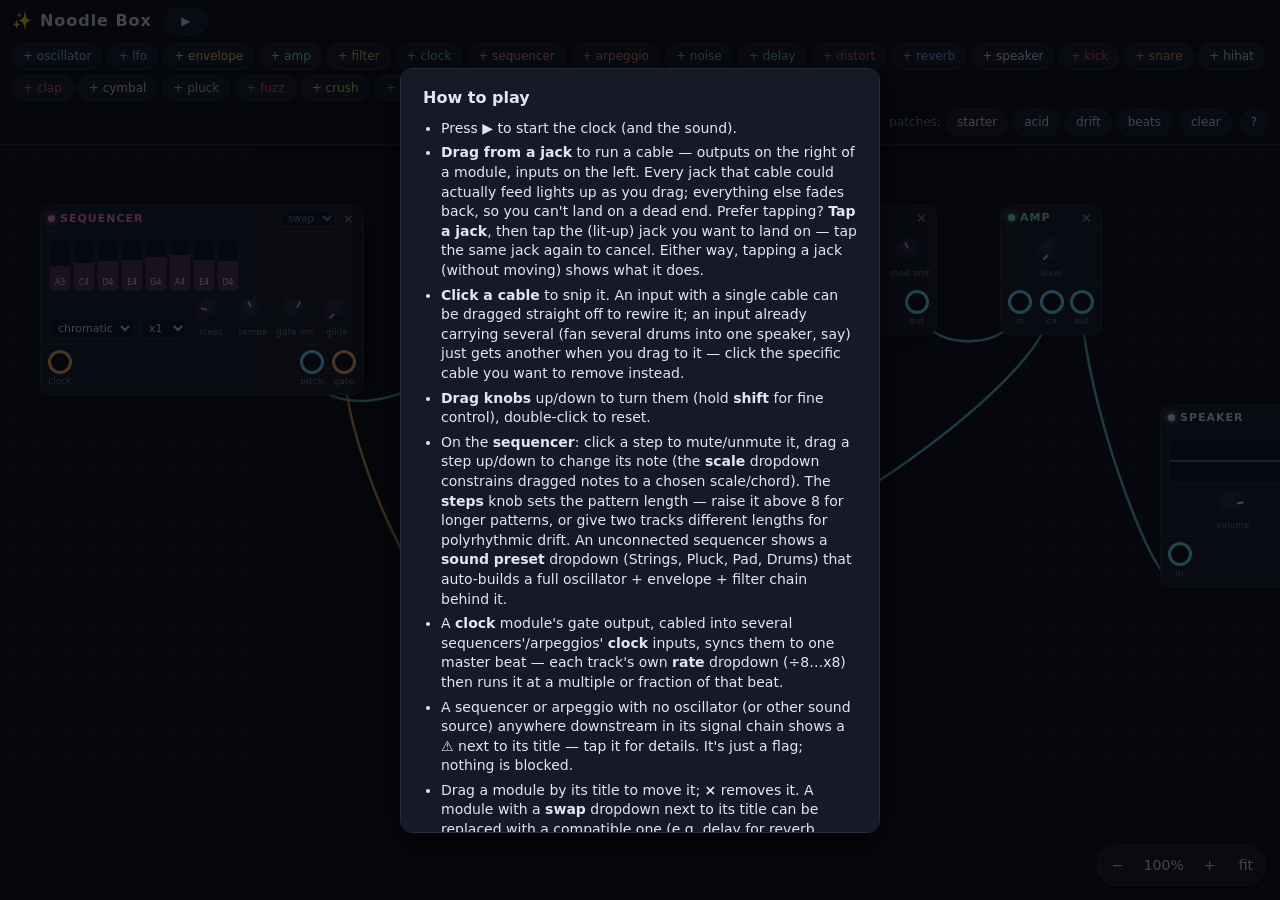
==== index.html @ 30ae35e0 "Make the canvas grow/shrink to fit the patch, and compact modules The board was a fixed 1750x1050 wi" ====
<!doctype html>
<html lang="en">
  <head>
    <meta charset="utf-8" />
    <meta name="viewport" content="width=device-width, initial-scale=1" />
    <title>Noodle Box</title>
    <meta name="description" content="A tiny modular synth playground: patch little machines together with cables and noodle around." />
    <link rel="icon" href="data:image/svg+xml,%3Csvg xmlns='http://www.w3.org/2000/svg' viewBox='0 0 100 100'%3E%3Ctext y='.85em' font-size='90'%3E%F0%9F%8D%9C%3C/text%3E%3C/svg%3E" />
    <link rel="stylesheet" href="style.css" />
  </head>
  <body>
    <header id="bar">
      <a class="home" href="https://abe.cool" title="back to abe.cool">✨</a>
      <h1>Noodle Box</h1>
      <button id="play" class="play" title="play / stop (space)">▶</button>
      <div class="chips" id="palette" aria-label="add a module"></div>
      <div class="spacer"></div>
      <div class="chips presets">
        <span class="dim">patches:</span>
        <button data-preset="starter">starter</button>
        <button data-preset="acid">acid</button>
        <button data-preset="drift">drift</button>
        <button data-preset="beats">beats</button>
      </div>
      <button id="clear" title="remove everything">clear</button>
      <button id="helpbtn" title="how does this work?">?</button>
    </header>

    <div id="work">
      <div id="fieldSizer">
        <div id="field">
          <svg id="cables" aria-hidden="true"></svg>
        </div>
      </div>
      <div id="zoomCtl" aria-label="zoom">
        <button id="zoomOut" title="zoom out">−</button>
        <button id="zoomReset" title="reset zoom">100%</button>
        <button id="zoomIn" title="zoom in">+</button>
        <button id="zoomFit" title="zoom to fit the whole patch">fit</button>
      </div>
    </div>

    <div id="help" hidden>
      <div class="card">
        <h2>How to play</h2>
        <ul>
          <li>Press <b>▶</b> to start the clock (and the sound).</li>
          <li><b>Drag from a jack</b> to run a cable — outputs on the right of a module, inputs on the left. Every jack that cable could actually feed lights up as you drag; everything else fades back, so you can't land on a dead end. Prefer tapping? <b>Tap a jack</b>, then tap the (lit-up) jack you want to land on — tap the same jack again to cancel. Either way, tapping a jack (without moving) shows what it does.</li>
          <li><b>Click a cable</b> to snip it. An input with a single cable can be dragged straight off to rewire it; an input already carrying several (fan several drums into one speaker, say) just gets another when you drag to it — click the specific cable you want to remove instead.</li>
          <li><b>Drag knobs</b> up/down to turn them (hold <b>shift</b> for fine control), double-click to reset.</li>
          <li>On the <b>sequencer</b>: click a step to mute/unmute it, drag a step up/down to change its note (the <b>scale</b> dropdown constrains dragged notes to a chosen scale/chord). The <b>steps</b> knob sets the pattern length — raise it above 8 for longer patterns, or give two tracks different lengths for polyrhythmic drift. An unconnected sequencer shows a <b>sound preset</b> dropdown (Strings, Pluck, Pad, Drums) that auto-builds a full oscillator + envelope + filter chain behind it.</li>
          <li>A <b>clock</b> module's gate output, cabled into several sequencers'/arpeggios' <b>clock</b> inputs, syncs them to one master beat — each track's own <b>rate</b> dropdown (÷8…x8) then runs it at a multiple or fraction of that beat.</li>
          <li>A sequencer or arpeggio with no oscillator (or other sound source) anywhere downstream in its signal chain shows a <b>⚠</b> next to its title — tap it for details. It's just a flag; nothing is blocked.</li>
          <li>Drag a module by its title to move it; <b>×</b> removes it. A module with a <b>swap</b> dropdown next to its title can be replaced with a compatible one (e.g. delay for reverb, sequencer for arpeggio) without rewiring its cables.</li>
          <li>The board grows to fit wherever you place modules, so there's no fixed edge to run out of. Use the <b>−</b>/<b>+</b> in the corner to zoom the whole board out or in, or tap <b>fit</b> to zoom out just far enough to see the whole patch at once.</li>
          <li>No sound? Something needs to be cabled into the <b>speaker</b>, and on iPhone the silent switch mutes web audio — flip it and raise the media volume.</li>
        </ul>
        <p class="tips">Ideas: envelope → amp <i>cv</i> makes plucks · lfo → filter <i>cut</i> makes wobble · a sequencer's <i>gate</i> into another sequencer's <i>clock</i> chains rhythms.</p>
        <button id="helpclose">got it</button>
      </div>
    </div>

    <noscript><p style="padding:2rem;font-family:sans-serif">Noodle Box needs JavaScript (it's a synthesizer!).</p></noscript>
    <script src="script.js"></script>
  </body>
</html>
---- style.css ----
:root {
  --bg: #0b0d14;
  --panel: #161a26;
  --panel-edge: #262c40;
  --ink: #dfe6f5;
  --dim: #7a86a8;
  --audio: #6ee7ff;
  --gate: #ffb066;
}

* { box-sizing: border-box; }

html, body {
  margin: 0;
  height: 100%;
  background: var(--bg);
  color: var(--ink);
  font: 14px/1.4 system-ui, -apple-system, "Segoe UI", sans-serif;
  overscroll-behavior: none;
}

body {
  display: flex;
  flex-direction: column;
}

/* ---------- top bar ----------
   A normal flex item (not fixed/absolute) sized to its own content, so the
   workspace below never has to guess its height — however many rows the
   bar wraps to, #work simply gets the rest of the screen. */
#bar {
  flex: 0 0 auto;
  z-index: 40;
  display: flex;
  align-items: center;
  flex-wrap: wrap;
  gap: 8px;
  padding: 8px 12px;
  background: rgba(11, 13, 20, 0.9);
  backdrop-filter: blur(6px);
  border-bottom: 1px solid var(--panel-edge);
}

#bar h1 {
  margin: 0 4px 0 0;
  font-size: 16px;
  letter-spacing: 0.06em;
  font-weight: 700;
}

#bar .home { text-decoration: none; font-size: 16px; }
#bar .spacer { flex: 1; }
#bar .dim { color: var(--dim); font-size: 12px; }

#bar button {
  font: inherit;
  font-size: 12px;
  color: var(--ink);
  background: var(--panel);
  border: 1px solid var(--panel-edge);
  border-radius: 999px;
  padding: 4px 10px;
  cursor: pointer;
}
#bar button:hover { border-color: var(--dim); }

#play {
  font-size: 13px;
  min-width: 44px;
  border-color: #3a9d6e;
  color: #7cffb2;
  /* pin it to the left edge of the bar so it's still reachable after
     scrolling sideways to the palette/presets on a narrow screen — a
     no-op on wider screens where the bar never scrolls horizontally */
  position: sticky;
  left: 0;
  z-index: 2;
}
#play.on { background: #14301f; }

.chips { display: flex; align-items: center; flex-wrap: wrap; gap: 5px; }
.chips button { padding: 3px 9px; }
#palette button { color: var(--mc, var(--ink)); }

/* Narrow screens: the bar has a lot in it (palette, presets, transport).
   Rather than let it wrap to several rows and eat the canvas below, pin it
   to one slim scrollable strip — swipe sideways to reach presets/clear/help. */
@media (max-width: 700px) {
  #bar {
    flex-wrap: nowrap;
    overflow-x: auto;
    -webkit-overflow-scrolling: touch;
    padding: 6px 10px;
  }
  #bar h1 { display: none; }
  #bar .spacer { display: none; flex: none; }
  .chips.presets .dim { display: none; }
  .chips { flex-wrap: nowrap; }
  #bar button { flex: none; }
}

/* ---------- workspace ---------- */
#work {
  position: relative;
  flex: 1 1 auto;
  min-height: 0; /* let flex shrink this below #field's content size instead of growing the page */
  overflow: auto;
}

/* #fieldSizer's own box is resized in JS to match the *visual* (zoomed)
   footprint of #field, so #work's scrollbars/scroll range always match what
   you actually see; #field itself has a native-space width/height (module
   x/y, port and cable math are all in these units) that JS also grows or
   shrinks to fit the current patch (fitFieldToModules in script.js) and is
   just visually scaled on top of that. */
#fieldSizer {
  position: relative;
}
#field {
  position: absolute;
  top: 0;
  left: 0;
  transform-origin: 0 0;
  background-image: radial-gradient(circle, #1d2233 1px, transparent 1.2px);
  background-size: 26px 26px;
}

#cables {
  position: absolute;
  inset: 0;
  width: 100%;
  height: 100%;
  z-index: 5; /* under the modules so jacks stay grabbable */
  pointer-events: none;
}
#cables .hit { pointer-events: stroke; cursor: pointer; }
#cables g:hover .vis { filter: brightness(1.5); }

/* ---------- modules ---------- */
.mod {
  position: absolute;
  z-index: 10;
  background: var(--panel);
  border: 1px solid var(--panel-edge);
  border-radius: 10px;
  box-shadow: 0 6px 18px rgba(0, 0, 0, 0.45);
  user-select: none;
  -webkit-user-select: none;
}
.mod.dragging { z-index: 15; opacity: 0.92; }

.mhead {
  display: flex;
  align-items: center;
  gap: 5px;
  padding: 4px 7px;
  cursor: grab;
  border-bottom: 1px solid var(--panel-edge);
  color: var(--mc);
  font-size: 11px;
  font-weight: 700;
  letter-spacing: 0.09em;
  text-transform: uppercase;
  touch-action: none;
}
.mhead::before {
  content: "";
  width: 7px;
  height: 7px;
  border-radius: 50%;
  background: var(--mc);
  box-shadow: 0 0 7px var(--mc);
}
.mhead span { flex: 1; }
.mx {
  background: none;
  border: 0;
  color: var(--dim);
  font: inherit;
  font-size: 13px;
  cursor: pointer;
  padding: 0 2px;
  line-height: 1;
}
.mx:hover { color: #ff7b7b; }

.mhead .srcwarn {
  flex: none;
  color: var(--gate);
  cursor: pointer;
  font-size: 12px;
  line-height: 1;
}
.mhead .srcwarn:hover { filter: brightness(1.3); }

.mhead select.swap {
  font: inherit;
  font-size: 10px;
  font-weight: 400;
  text-transform: none;
  letter-spacing: normal;
  color: var(--dim);
  background: #0e1220;
  border: 1px solid var(--panel-edge);
  border-radius: 5px;
  padding: 1px 3px;
  max-width: 56px;
  cursor: pointer;
}
.mhead select.swap:hover { color: var(--ink); border-color: var(--dim); }

.mbody {
  display: flex;
  flex-direction: column;
  gap: 6px;
  padding: 7px 8px 5px;
}
.mrow {
  display: flex;
  align-items: flex-end;
  justify-content: center;
  gap: 6px;
  flex-wrap: wrap;
}

select {
  font: inherit;
  font-size: 11px;
  color: var(--ink);
  background: #0e1220;
  border: 1px solid var(--panel-edge);
  border-radius: 6px;
  padding: 2px 4px;
  max-width: 86px;
}

/* knobs */
.kwrap { display: flex; flex-direction: column; align-items: center; gap: 2px; width: 36px; }
.knob {
  width: 28px;
  height: 28px;
  border-radius: 50%;
  background: radial-gradient(circle at 35% 30%, #2b3350, #131726 70%);
  border: 1px solid var(--panel-edge);
  position: relative;
  cursor: ns-resize;
  touch-action: none;
}
.kdot { position: absolute; inset: 0; transform: rotate(var(--rot, 0deg)); }
.kdot::after {
  content: "";
  position: absolute;
  left: 50%;
  top: 2px;
  width: 2px;
  height: 7px;
  margin-left: -1px;
  border-radius: 2px;
  background: var(--mc);
}
.klab {
  font-size: 8.5px;
  color: var(--dim);
  letter-spacing: 0.03em;
  text-align: center;
  white-space: nowrap;
}
.kwrap.live .klab { color: var(--ink); }

/* ports */
.mports {
  display: flex;
  justify-content: space-between;
  gap: 6px;
  padding: 5px 7px 6px;
  border-top: 1px solid var(--panel-edge);
}
.pgroup { display: flex; gap: 8px; }
.pwrap { display: flex; flex-direction: column; align-items: center; gap: 2px; }
.pwrap span { font-size: 8.5px; color: var(--dim); letter-spacing: 0.04em; }

.port {
  width: 24px;
  height: 24px;
  border-radius: 50%;
  background: #0a0c13;
  border: 3px solid var(--audio);
  cursor: crosshair;
  touch-action: none;
}
.port.gate { border-color: var(--gate); }
.port:hover { box-shadow: 0 0 8px currentColor; }
.port.audio:hover { box-shadow: 0 0 8px var(--audio); }
.port.gate:hover { box-shadow: 0 0 8px var(--gate); }
.port.want { animation: pulse 0.9s infinite alternate; }
@keyframes pulse {
  from { box-shadow: 0 0 3px currentColor; }
  to { box-shadow: 0 0 11px 2px currentColor; }
}
/* while a cable is being dragged or a tap has staged one, only jacks it can
   actually land on (or the staged jack itself) stay at full strength —
   everything else fades back so the valid targets are the obvious ones,
   not something you have to already know */
#field.cabling .port:not(.want):not(.armed) { opacity: 0.3; transition: opacity 0.15s; }
/* a tapped-and-staged port, waiting on a second tap to land a cable */
.port.armed { background: currentColor; box-shadow: 0 0 10px currentColor; }
.port.audio { color: var(--audio); }
.port.gate { color: var(--gate); }

/* sequencer sound-source preset dropdown -- shown only while unconnected */
.seqPreset { display: flex; justify-content: center; }
.seqPreset select { max-width: 130px; }

/* sequencer steps */
.steps { display: flex; gap: 2px; flex-wrap: wrap; max-width: 264px; }
.cell {
  position: relative;
  width: 22px;
  height: 52px;
  background: #0e1220;
  border: 1px solid var(--panel-edge);
  border-radius: 4px;
  overflow: hidden;
  cursor: ns-resize;
  touch-action: none;
}
.cell .fill {
  position: absolute;
  left: 0;
  right: 0;
  bottom: 0;
  background: var(--mc);
  opacity: 0.28;
}
.cell .nn {
  position: absolute;
  left: 0;
  right: 0;
  bottom: 2px;
  text-align: center;
  font-size: 8px;
  color: var(--ink);
  pointer-events: none;
}
.cell.off .fill { opacity: 0.07; }
.cell.off .nn { color: var(--dim); text-decoration: line-through; }
.cell.lit { border-color: var(--mc); box-shadow: 0 0 9px var(--mc) inset; }

/* arp readout */
.aread {
  text-align: center;
  font-size: 12px;
  font-family: ui-monospace, monospace;
  color: var(--mc);
  background: #0e1220;
  border: 1px solid var(--panel-edge);
  border-radius: 5px;
  padding: 2px 0;
  min-width: 52px;
}

/* scope */
.scope {
  display: block;
  width: 128px;
  height: 46px;
  background: #0e1220;
  border: 1px solid var(--panel-edge);
  border-radius: 5px;
}

/* ---------- zoom control ---------- */
#zoomCtl {
  position: absolute;
  right: 14px;
  bottom: 14px;
  z-index: 20;
  display: flex;
  align-items: center;
  gap: 1px;
  background: var(--panel);
  border: 1px solid var(--panel-edge);
  border-radius: 999px;
  padding: 3px;
  box-shadow: 0 6px 18px rgba(0, 0, 0, 0.45);
}
#zoomCtl button {
  font: inherit;
  color: var(--ink);
  background: none;
  border: 0;
  cursor: pointer;
  line-height: 1;
}
#zoomOut, #zoomIn {
  width: 34px;
  height: 34px;
  font-size: 19px;
  border-radius: 50%;
}
#zoomOut:hover, #zoomIn:hover { background: var(--panel-edge); }
#zoomReset {
  font-size: 11px;
  color: var(--dim);
  padding: 0 8px;
  min-width: 42px;
}
#zoomReset:hover { color: var(--ink); }
#zoomFit {
  font-size: 11px;
  color: var(--dim);
  padding: 0 9px;
  border-left: 1px solid var(--panel-edge);
  margin-left: 2px;
}
#zoomFit:hover { color: var(--ink); }

/* ---------- toast ---------- */
#toast {
  position: fixed;
  left: 50%;
  bottom: 18px;
  transform: translate(-50%, 12px);
  z-index: 50;
  max-width: min(440px, 90vw);
  background: var(--panel);
  border: 1px solid var(--dim);
  border-radius: 10px;
  padding: 10px 16px;
  font-size: 13px;
  box-shadow: 0 8px 26px rgba(0, 0, 0, 0.55);
  opacity: 0;
  pointer-events: none;
  transition: opacity 0.25s, transform 0.25s;
}
#toast.show { opacity: 1; transform: translate(-50%, 0); }

/* ---------- help overlay ---------- */
#help[hidden] { display: none; }
#help {
  position: fixed;
  inset: 0;
  z-index: 60;
  background: rgba(5, 6, 10, 0.72);
  display: flex;
  align-items: center;
  justify-content: center;
  padding: 16px;
}
#help .card {
  max-width: 480px;
  max-height: 85vh;
  overflow: auto;
  background: var(--panel);
  border: 1px solid var(--panel-edge);
  border-radius: 12px;
  padding: 18px 22px;
  box-shadow: 0 12px 40px rgba(0, 0, 0, 0.6);
}
#help h2 { margin: 0 0 10px; font-size: 16px; }
#help ul { margin: 0 0 10px; padding-left: 18px; }
#help li { margin: 5px 0; }
#help .tips { color: var(--dim); font-size: 12.5px; margin: 0 0 14px; }
#help .j.audio { color: var(--audio); }
#help .j.gate { color: var(--gate); }
#helpclose {
  font: inherit;
  color: var(--bg);
  background: var(--audio);
  border: 0;
  border-radius: 8px;
  padding: 6px 16px;
  cursor: pointer;
  font-weight: 700;
}
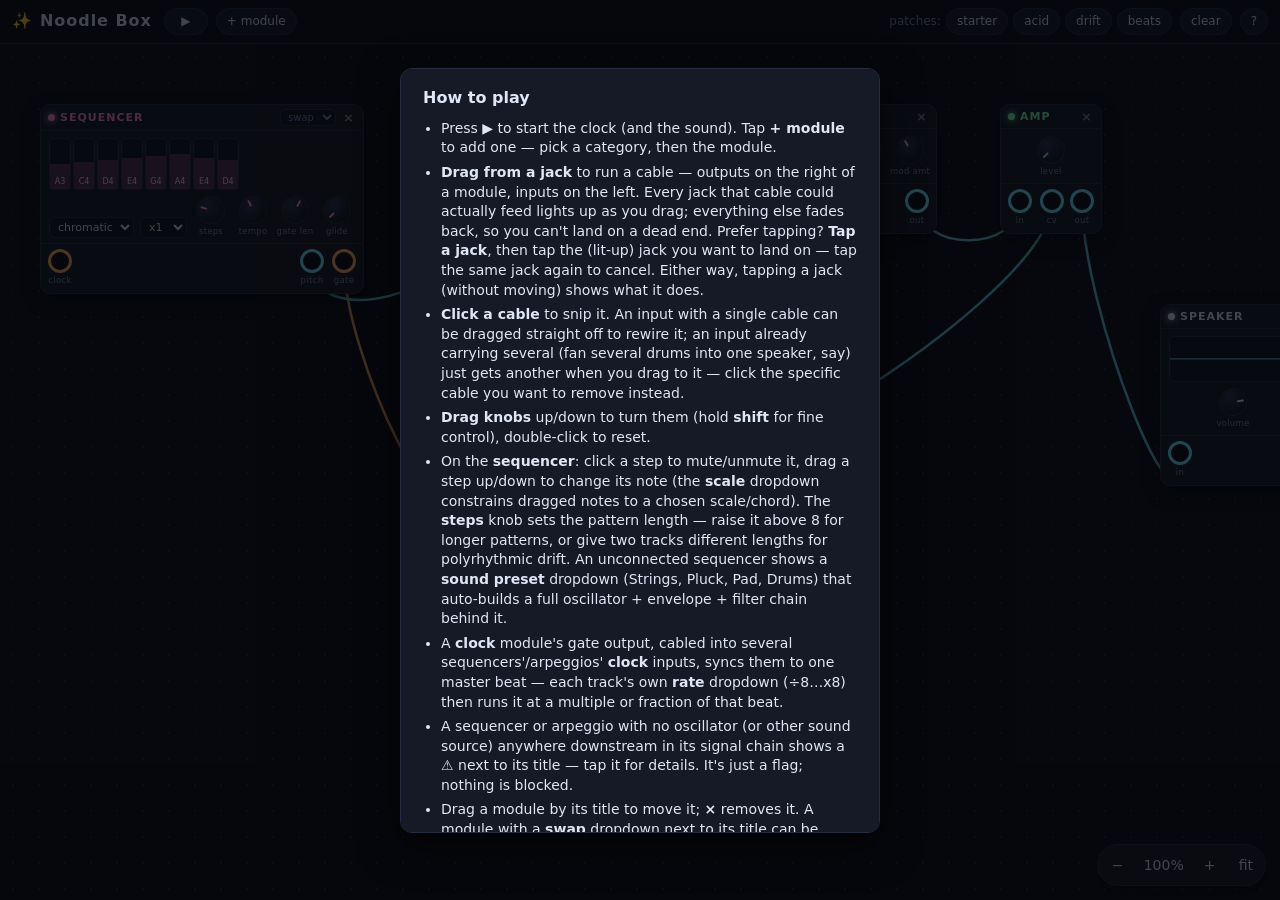
==== commit c598fb57: "Fix mobile viewport clipping and replace the palette with an add-module panel html/body used height:" ====
--- a/index.html
+++ b/index.html
@@ -13,7 +13,7 @@
       <a class="home" href="https://abe.cool" title="back to abe.cool">✨</a>
       <h1>Noodle Box</h1>
       <button id="play" class="play" title="play / stop (space)">▶</button>
-      <div class="chips" id="palette" aria-label="add a module"></div>
+      <button id="addBtn" class="addBtn" title="add a module" aria-haspopup="true">+ module</button>
       <div class="spacer"></div>
       <div class="chips presets">
         <span class="dim">patches:</span>
@@ -40,11 +40,22 @@
       </div>
     </div>
 
+    <div id="addPanel" hidden>
+      <div class="sheet">
+        <div class="sheetHead">
+          <button id="addBack" class="addBack" title="back to categories" hidden>←</button>
+          <span id="addTitle">add a module</span>
+          <button id="addClose" title="close">×</button>
+        </div>
+        <div id="addGrid" class="addGrid"></div>
+      </div>
+    </div>
+
     <div id="help" hidden>
       <div class="card">
         <h2>How to play</h2>
         <ul>
-          <li>Press <b>▶</b> to start the clock (and the sound).</li>
+          <li>Press <b>▶</b> to start the clock (and the sound). Tap <b>+ module</b> to add one — pick a category, then the module.</li>
           <li><b>Drag from a jack</b> to run a cable — outputs on the right of a module, inputs on the left. Every jack that cable could actually feed lights up as you drag; everything else fades back, so you can't land on a dead end. Prefer tapping? <b>Tap a jack</b>, then tap the (lit-up) jack you want to land on — tap the same jack again to cancel. Either way, tapping a jack (without moving) shows what it does.</li>
           <li><b>Click a cable</b> to snip it. An input with a single cable can be dragged straight off to rewire it; an input already carrying several (fan several drums into one speaker, say) just gets another when you drag to it — click the specific cable you want to remove instead.</li>
           <li><b>Drag knobs</b> up/down to turn them (hold <b>shift</b> for fine control), double-click to reset.</li>
--- a/style.css
+++ b/style.css
@@ -13,6 +13,11 @@
 html, body {
   margin: 0;
   height: 100%;
+  /* iOS Safari's address bar collapses/expands as you scroll, and 100%
+     doesn't track that -- it's pinned to the *largest* possible viewport,
+     so the bottom of the page ends up hidden behind the browser chrome
+     whenever it's expanded. 100dvh tracks the actual visible viewport. */
+  height: 100dvh;
   background: var(--bg);
   color: var(--ink);
   font: 14px/1.4 system-ui, -apple-system, "Segoe UI", sans-serif;
@@ -70,8 +75,8 @@
   border-color: #3a9d6e;
   color: #7cffb2;
   /* pin it to the left edge of the bar so it's still reachable after
-     scrolling sideways to the palette/presets on a narrow screen — a
-     no-op on wider screens where the bar never scrolls horizontally */
+     scrolling sideways to the presets on a narrow screen — a no-op on
+     wider screens where the bar never scrolls horizontally */
   position: sticky;
   left: 0;
   z-index: 2;
@@ -80,11 +85,11 @@
 
 .chips { display: flex; align-items: center; flex-wrap: wrap; gap: 5px; }
 .chips button { padding: 3px 9px; }
-#palette button { color: var(--mc, var(--ink)); }
-
-/* Narrow screens: the bar has a lot in it (palette, presets, transport).
-   Rather than let it wrap to several rows and eat the canvas below, pin it
-   to one slim scrollable strip — swipe sideways to reach presets/clear/help. */
+
+/* Narrow screens: the bar still has a fair bit in it (add, presets,
+   transport). Rather than let it wrap to several rows and eat the canvas
+   below, pin it to one slim scrollable strip — swipe sideways to reach
+   presets/clear/help. */
 @media (max-width: 700px) {
   #bar {
     flex-wrap: nowrap;
@@ -473,3 +478,83 @@
   cursor: pointer;
   font-weight: 700;
 }
+
+/* ---------- add-module button + panel ---------- */
+.addBtn {
+  font: inherit;
+  font-size: 12px;
+  font-weight: 700;
+  color: var(--bg);
+  background: var(--audio);
+  border: 0;
+  border-radius: 999px;
+  padding: 5px 12px;
+  cursor: pointer;
+}
+.addBtn:hover { filter: brightness(1.08); }
+
+#addPanel[hidden] { display: none; }
+#addPanel {
+  position: fixed;
+  inset: 0;
+  z-index: 60;
+  background: rgba(5, 6, 10, 0.6);
+  display: flex;
+  align-items: flex-end;
+  justify-content: center;
+}
+#addPanel .sheet {
+  width: 100%;
+  max-width: 520px;
+  max-height: 70vh;
+  display: flex;
+  flex-direction: column;
+  background: var(--panel);
+  border: 1px solid var(--panel-edge);
+  border-bottom: 0;
+  border-radius: 14px 14px 0 0;
+  box-shadow: 0 -8px 30px rgba(0, 0, 0, 0.55);
+}
+.sheetHead {
+  flex: 0 0 auto;
+  display: flex;
+  align-items: center;
+  gap: 8px;
+  padding: 12px 14px;
+  border-bottom: 1px solid var(--panel-edge);
+  font-size: 13px;
+  font-weight: 700;
+  text-transform: uppercase;
+  letter-spacing: 0.06em;
+}
+.sheetHead span { flex: 1; }
+.addBack, #addClose {
+  background: none;
+  border: 0;
+  color: var(--dim);
+  font: inherit;
+  font-size: 16px;
+  line-height: 1;
+  cursor: pointer;
+  padding: 2px 4px;
+}
+.addBack:hover, #addClose:hover { color: var(--ink); }
+.addGrid {
+  overflow: auto;
+  display: grid;
+  grid-template-columns: repeat(auto-fill, minmax(120px, 1fr));
+  gap: 8px;
+  padding: 14px;
+}
+.addGrid button {
+  font: inherit;
+  font-size: 13px;
+  color: var(--mc, var(--ink));
+  background: #0e1220;
+  border: 1px solid var(--panel-edge);
+  border-radius: 8px;
+  padding: 12px 8px;
+  cursor: pointer;
+  text-align: center;
+}
+.addGrid button:hover { border-color: var(--mc, var(--dim)); background: #131728; }
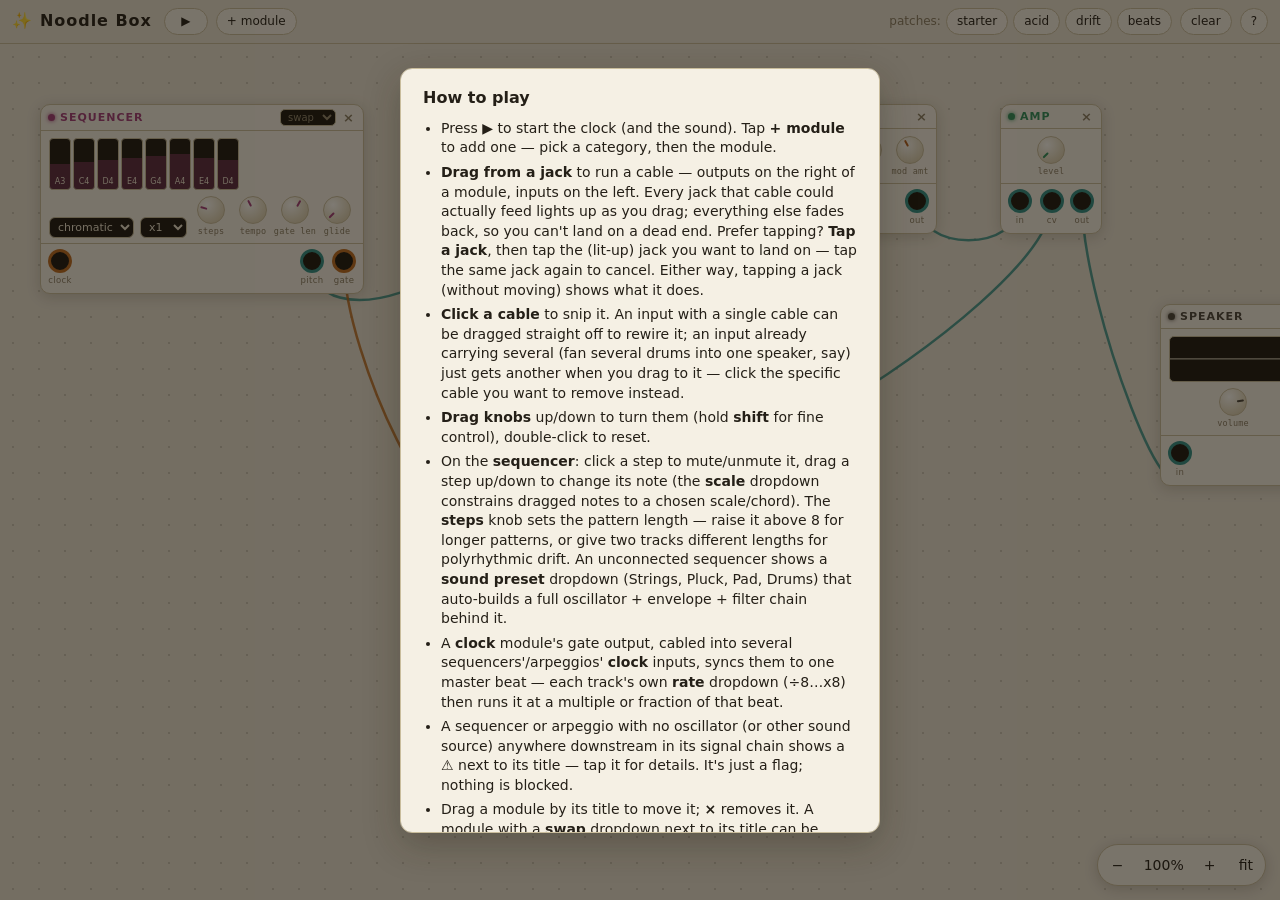
==== commit 53d448f8: "Redesign toward a warm hardware look (teenage engineering / Nothing) Replaces the dark neon synth-ap" ====
--- a/index.html
+++ b/index.html
@@ -5,6 +5,7 @@
     <meta name="viewport" content="width=device-width, initial-scale=1" />
     <title>Noodle Box</title>
     <meta name="description" content="A tiny modular synth playground: patch little machines together with cables and noodle around." />
+    <meta name="theme-color" content="#e9e2d2" />
     <link rel="icon" href="data:image/svg+xml,%3Csvg xmlns='http://www.w3.org/2000/svg' viewBox='0 0 100 100'%3E%3Ctext y='.85em' font-size='90'%3E%F0%9F%8D%9C%3C/text%3E%3C/svg%3E" />
     <link rel="stylesheet" href="style.css" />
   </head>
--- a/style.css
+++ b/style.css
@@ -1,11 +1,27 @@
+/* Design language: a warm, light hardware body (teenage engineering /
+   Nothing inspired) instead of the old dark-synth neon look -- modules
+   read like cream device chassis, with a handful of small dark "screen"
+   insets (dropdowns, step cells, readouts, jacks) standing in for an
+   actual display, same as those devices mix a light body with a dark
+   screen rather than being uniformly light or dark. --ink/--dim are for
+   text on the light surfaces (chassis); --well-ink/--well-dim are their
+   counterparts for the dark screen insets. Per-module accent colors
+   (TYPES[t].color in script.js) are kept at a medium tone deliberately,
+   so the same hex reads clearly as text on both the light chassis and
+   the dark screen insets without needing two palettes. */
 :root {
-  --bg: #0b0d14;
-  --panel: #161a26;
-  --panel-edge: #262c40;
-  --ink: #dfe6f5;
-  --dim: #7a86a8;
-  --audio: #6ee7ff;
-  --gate: #ffb066;
+  --bg: #e9e2d2;
+  --panel: #f5f0e4;
+  --panel-edge: #c9bd9c;
+  --ink: #241f17;
+  --dim: #8a7d63;
+  --well: #1b170f;
+  --well-ink: #efe6d2;
+  --well-dim: #93886e;
+  --accent: #c8481f;
+  --audio: #2f8f86;
+  --gate: #bd6a1f;
+  --shadow: 40, 32, 18;
 }
 
 * { box-sizing: border-box; }
@@ -41,7 +57,7 @@
   flex-wrap: wrap;
   gap: 8px;
   padding: 8px 12px;
-  background: rgba(11, 13, 20, 0.9);
+  background: rgba(233, 226, 210, 0.92);
   backdrop-filter: blur(6px);
   border-bottom: 1px solid var(--panel-edge);
 }
@@ -72,8 +88,8 @@
 #play {
   font-size: 13px;
   min-width: 44px;
-  border-color: #3a9d6e;
-  color: #7cffb2;
+  border-color: #3f8f5e;
+  color: #1f6b40;
   /* pin it to the left edge of the bar so it's still reachable after
      scrolling sideways to the presets on a narrow screen — a no-op on
      wider screens where the bar never scrolls horizontally */
@@ -81,7 +97,7 @@
   left: 0;
   z-index: 2;
 }
-#play.on { background: #14301f; }
+#play.on { background: #1f6b40; color: var(--well-ink); }
 
 .chips { display: flex; align-items: center; flex-wrap: wrap; gap: 5px; }
 .chips button { padding: 3px 9px; }
@@ -126,7 +142,7 @@
   top: 0;
   left: 0;
   transform-origin: 0 0;
-  background-image: radial-gradient(circle, #1d2233 1px, transparent 1.2px);
+  background-image: radial-gradient(circle, rgba(36, 31, 23, 0.16) 1px, transparent 1.2px);
   background-size: 26px 26px;
 }
 
@@ -148,7 +164,7 @@
   background: var(--panel);
   border: 1px solid var(--panel-edge);
   border-radius: 10px;
-  box-shadow: 0 6px 18px rgba(0, 0, 0, 0.45);
+  box-shadow: 0 3px 14px rgba(var(--shadow), 0.18);
   user-select: none;
   -webkit-user-select: none;
 }
@@ -174,7 +190,7 @@
   height: 7px;
   border-radius: 50%;
   background: var(--mc);
-  box-shadow: 0 0 7px var(--mc);
+  box-shadow: 0 0 4px var(--mc);
 }
 .mhead span { flex: 1; }
 .mx {
@@ -187,7 +203,7 @@
   padding: 0 2px;
   line-height: 1;
 }
-.mx:hover { color: #ff7b7b; }
+.mx:hover { color: #b8382f; }
 
 .mhead .srcwarn {
   flex: none;
@@ -204,15 +220,15 @@
   font-weight: 400;
   text-transform: none;
   letter-spacing: normal;
-  color: var(--dim);
-  background: #0e1220;
+  color: var(--well-dim);
+  background: var(--well);
   border: 1px solid var(--panel-edge);
   border-radius: 5px;
   padding: 1px 3px;
   max-width: 56px;
   cursor: pointer;
 }
-.mhead select.swap:hover { color: var(--ink); border-color: var(--dim); }
+.mhead select.swap:hover { color: var(--well-ink); border-color: var(--dim); }
 
 .mbody {
   display: flex;
@@ -231,21 +247,22 @@
 select {
   font: inherit;
   font-size: 11px;
-  color: var(--ink);
-  background: #0e1220;
+  color: var(--well-ink);
+  background: var(--well);
   border: 1px solid var(--panel-edge);
   border-radius: 6px;
   padding: 2px 4px;
   max-width: 86px;
 }
 
-/* knobs */
+/* knobs -- a light cap (like a real hardware knob top) with a dark
+   indicator tick, rather than the old dark glowing dial */
 .kwrap { display: flex; flex-direction: column; align-items: center; gap: 2px; width: 36px; }
 .knob {
   width: 28px;
   height: 28px;
   border-radius: 50%;
-  background: radial-gradient(circle at 35% 30%, #2b3350, #131726 70%);
+  background: radial-gradient(circle at 35% 30%, #fffdf7, #ddd2b4 75%);
   border: 1px solid var(--panel-edge);
   position: relative;
   cursor: ns-resize;
@@ -264,9 +281,10 @@
   background: var(--mc);
 }
 .klab {
+  font-family: ui-monospace, "SF Mono", monospace;
   font-size: 8.5px;
   color: var(--dim);
-  letter-spacing: 0.03em;
+  letter-spacing: 0.02em;
   text-align: center;
   white-space: nowrap;
 }
@@ -288,7 +306,7 @@
   width: 24px;
   height: 24px;
   border-radius: 50%;
-  background: #0a0c13;
+  background: var(--well);
   border: 3px solid var(--audio);
   cursor: crosshair;
   touch-action: none;
@@ -322,7 +340,7 @@
   position: relative;
   width: 22px;
   height: 52px;
-  background: #0e1220;
+  background: var(--well);
   border: 1px solid var(--panel-edge);
   border-radius: 4px;
   overflow: hidden;
@@ -335,7 +353,7 @@
   right: 0;
   bottom: 0;
   background: var(--mc);
-  opacity: 0.28;
+  opacity: 0.45;
 }
 .cell .nn {
   position: absolute;
@@ -344,11 +362,11 @@
   bottom: 2px;
   text-align: center;
   font-size: 8px;
-  color: var(--ink);
+  color: var(--well-ink);
   pointer-events: none;
 }
-.cell.off .fill { opacity: 0.07; }
-.cell.off .nn { color: var(--dim); text-decoration: line-through; }
+.cell.off .fill { opacity: 0.1; }
+.cell.off .nn { color: var(--well-dim); text-decoration: line-through; }
 .cell.lit { border-color: var(--mc); box-shadow: 0 0 9px var(--mc) inset; }
 
 /* arp readout */
@@ -357,7 +375,7 @@
   font-size: 12px;
   font-family: ui-monospace, monospace;
   color: var(--mc);
-  background: #0e1220;
+  background: var(--well);
   border: 1px solid var(--panel-edge);
   border-radius: 5px;
   padding: 2px 0;
@@ -369,7 +387,7 @@
   display: block;
   width: 128px;
   height: 46px;
-  background: #0e1220;
+  background: var(--well);
   border: 1px solid var(--panel-edge);
   border-radius: 5px;
 }
@@ -387,7 +405,7 @@
   border: 1px solid var(--panel-edge);
   border-radius: 999px;
   padding: 3px;
-  box-shadow: 0 6px 18px rgba(0, 0, 0, 0.45);
+  box-shadow: 0 3px 14px rgba(var(--shadow), 0.2);
 }
 #zoomCtl button {
   font: inherit;
@@ -429,11 +447,11 @@
   z-index: 50;
   max-width: min(440px, 90vw);
   background: var(--panel);
-  border: 1px solid var(--dim);
+  border: 1px solid var(--panel-edge);
   border-radius: 10px;
   padding: 10px 16px;
   font-size: 13px;
-  box-shadow: 0 8px 26px rgba(0, 0, 0, 0.55);
+  box-shadow: 0 6px 22px rgba(var(--shadow), 0.24);
   opacity: 0;
   pointer-events: none;
   transition: opacity 0.25s, transform 0.25s;
@@ -446,7 +464,7 @@
   position: fixed;
   inset: 0;
   z-index: 60;
-  background: rgba(5, 6, 10, 0.72);
+  background: rgba(20, 16, 9, 0.55);
   display: flex;
   align-items: center;
   justify-content: center;
@@ -460,7 +478,7 @@
   border: 1px solid var(--panel-edge);
   border-radius: 12px;
   padding: 18px 22px;
-  box-shadow: 0 12px 40px rgba(0, 0, 0, 0.6);
+  box-shadow: 0 12px 36px rgba(var(--shadow), 0.3);
 }
 #help h2 { margin: 0 0 10px; font-size: 16px; }
 #help ul { margin: 0 0 10px; padding-left: 18px; }
@@ -484,8 +502,8 @@
   font: inherit;
   font-size: 12px;
   font-weight: 700;
-  color: var(--bg);
-  background: var(--audio);
+  color: var(--well-ink);
+  background: var(--accent);
   border: 0;
   border-radius: 999px;
   padding: 5px 12px;
@@ -498,7 +516,7 @@
   position: fixed;
   inset: 0;
   z-index: 60;
-  background: rgba(5, 6, 10, 0.6);
+  background: rgba(20, 16, 9, 0.5);
   display: flex;
   align-items: flex-end;
   justify-content: center;
@@ -513,7 +531,7 @@
   border: 1px solid var(--panel-edge);
   border-bottom: 0;
   border-radius: 14px 14px 0 0;
-  box-shadow: 0 -8px 30px rgba(0, 0, 0, 0.55);
+  box-shadow: 0 -6px 26px rgba(var(--shadow), 0.26);
 }
 .sheetHead {
   flex: 0 0 auto;
@@ -549,12 +567,13 @@
 .addGrid button {
   font: inherit;
   font-size: 13px;
+  font-weight: 600;
   color: var(--mc, var(--ink));
-  background: #0e1220;
+  background: var(--bg);
   border: 1px solid var(--panel-edge);
   border-radius: 8px;
   padding: 12px 8px;
   cursor: pointer;
   text-align: center;
 }
-.addGrid button:hover { border-color: var(--mc, var(--dim)); background: #131728; }
+.addGrid button:hover { border-color: var(--mc, var(--dim)); background: var(--panel-edge); }
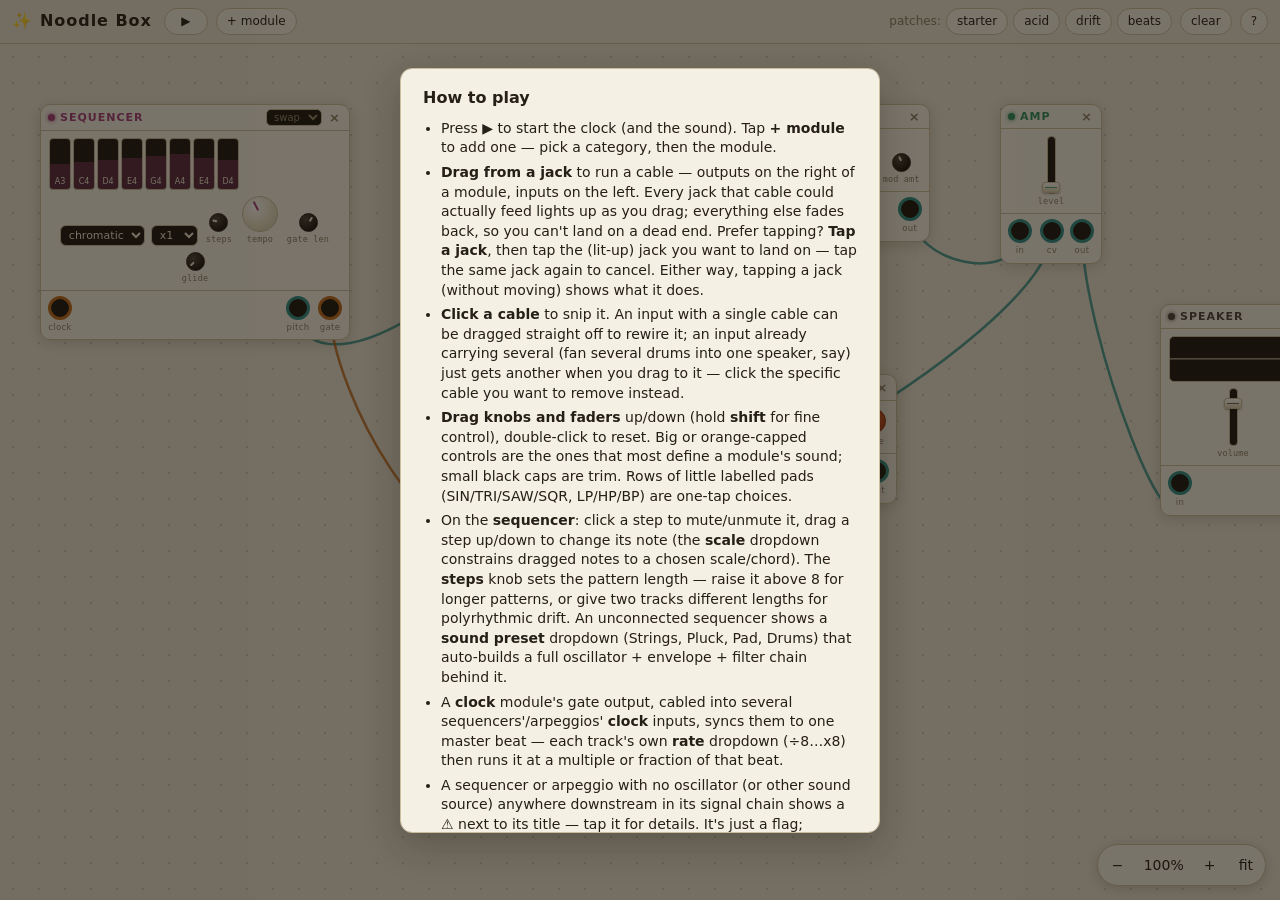
==== commit cea52f4b: "Give parameters real controls instead of one knob for everything A hardware panel uses shape and siz" ====
--- a/index.html
+++ b/index.html
@@ -59,7 +59,7 @@
           <li>Press <b>▶</b> to start the clock (and the sound). Tap <b>+ module</b> to add one — pick a category, then the module.</li>
           <li><b>Drag from a jack</b> to run a cable — outputs on the right of a module, inputs on the left. Every jack that cable could actually feed lights up as you drag; everything else fades back, so you can't land on a dead end. Prefer tapping? <b>Tap a jack</b>, then tap the (lit-up) jack you want to land on — tap the same jack again to cancel. Either way, tapping a jack (without moving) shows what it does.</li>
           <li><b>Click a cable</b> to snip it. An input with a single cable can be dragged straight off to rewire it; an input already carrying several (fan several drums into one speaker, say) just gets another when you drag to it — click the specific cable you want to remove instead.</li>
-          <li><b>Drag knobs</b> up/down to turn them (hold <b>shift</b> for fine control), double-click to reset.</li>
+          <li><b>Drag knobs and faders</b> up/down (hold <b>shift</b> for fine control), double-click to reset. Big or orange-capped controls are the ones that most define a module's sound; small black caps are trim. Rows of little labelled pads (SIN/TRI/SAW/SQR, LP/HP/BP) are one-tap choices.</li>
           <li>On the <b>sequencer</b>: click a step to mute/unmute it, drag a step up/down to change its note (the <b>scale</b> dropdown constrains dragged notes to a chosen scale/chord). The <b>steps</b> knob sets the pattern length — raise it above 8 for longer patterns, or give two tracks different lengths for polyrhythmic drift. An unconnected sequencer shows a <b>sound preset</b> dropdown (Strings, Pluck, Pad, Drums) that auto-builds a full oscillator + envelope + filter chain behind it.</li>
           <li>A <b>clock</b> module's gate output, cabled into several sequencers'/arpeggios' <b>clock</b> inputs, syncs them to one master beat — each track's own <b>rate</b> dropdown (÷8…x8) then runs it at a multiple or fraction of that beat.</li>
           <li>A sequencer or arpeggio with no oscillator (or other sound source) anywhere downstream in its signal chain shows a <b>⚠</b> next to its title — tap it for details. It's just a flag; nothing is blocked.</li>
--- a/style.css
+++ b/style.css
@@ -161,6 +161,10 @@
 .mod {
   position: absolute;
   z-index: 10;
+  /* modules size to their content, but cap the width so a busy one (the
+     arpeggio's two button rows plus four knobs, say) wraps onto a second
+     line instead of stretching into a long strip */
+  max-width: 310px;
   background: var(--panel);
   border: 1px solid var(--panel-edge);
   border-radius: 10px;
@@ -255,12 +259,25 @@
   max-width: 86px;
 }
 
-/* knobs -- a light cap (like a real hardware knob top) with a dark
-   indicator tick, rather than the old dark glowing dial */
-.kwrap { display: flex; flex-direction: column; align-items: center; gap: 2px; width: 36px; }
+/* Controls. A real hardware panel never uses one control for everything,
+   so neither does this: size, cap colour and shape all carry meaning.
+   Large or accent-capped = the signature parameter you reach for first
+   (a filter's cutoff, a distortion's drive); a fader = a level/mix; a
+   small dark cap = secondary trim. Set per parameter in TYPES via
+   `ctrl: "fader"`, `size: "lg"|"sm"` and `cap: "dark"|"accent"`. */
+.kwrap {
+  display: flex;
+  flex-direction: column;
+  align-items: center;
+  gap: 2px;
+  min-width: 30px;
+  padding: 0 1px;
+}
+.kwrap.lg { min-width: 40px; }
+
 .knob {
-  width: 28px;
-  height: 28px;
+  width: 26px;
+  height: 26px;
   border-radius: 50%;
   background: radial-gradient(circle at 35% 30%, #fffdf7, #ddd2b4 75%);
   border: 1px solid var(--panel-edge);
@@ -268,6 +285,20 @@
   cursor: ns-resize;
   touch-action: none;
 }
+.kwrap.sm .knob { width: 19px; height: 19px; }
+.kwrap.lg .knob { width: 36px; height: 36px; }
+
+/* cap colours -- cream by default, a black cap for secondary trim, and
+   the one warm accent for the parameter that defines the module */
+.kwrap.cap-dark .knob {
+  background: radial-gradient(circle at 35% 30%, #4b453a, #17130d 75%);
+  border-color: #2b251b;
+}
+.kwrap.cap-accent .knob {
+  background: radial-gradient(circle at 35% 30%, #e8703c, #b63c13 78%);
+  border-color: #8e2f0e;
+}
+
 .kdot { position: absolute; inset: 0; transform: rotate(var(--rot, 0deg)); }
 .kdot::after {
   content: "";
@@ -280,6 +311,47 @@
   border-radius: 2px;
   background: var(--mc);
 }
+.kwrap.sm .kdot::after { top: 2px; height: 5px; }
+.kwrap.lg .kdot::after { top: 3px; height: 10px; width: 2.5px; margin-left: -1.25px; }
+.kwrap.cap-dark .kdot::after { background: var(--well-ink); }
+.kwrap.cap-accent .kdot::after { background: #2b1206; }
+
+/* faders -- a recessed groove with a light cap, for levels and mixes */
+.ftrack {
+  position: relative;
+  width: 9px;
+  height: 46px;
+  background: var(--well);
+  border: 1px solid var(--panel-edge);
+  border-radius: 4px;
+  cursor: ns-resize;
+  touch-action: none;
+}
+.kwrap.lg .ftrack { height: 58px; }
+.fthumb {
+  position: absolute;
+  left: 50%;
+  margin-left: -9px;
+  width: 18px;
+  height: 11px;
+  bottom: calc(var(--pos, 0) * (100% - 11px));
+  background: linear-gradient(#fffdf7, #d9cdad);
+  border: 1px solid var(--panel-edge);
+  border-radius: 3px;
+  box-shadow: 0 1px 2px rgba(var(--shadow), 0.35);
+}
+.fthumb::after {
+  content: "";
+  position: absolute;
+  left: 2px;
+  right: 2px;
+  top: 50%;
+  height: 1px;
+  margin-top: -0.5px;
+  background: var(--mc);
+  opacity: 0.8;
+}
+
 .klab {
   font-family: ui-monospace, "SF Mono", monospace;
   font-size: 8.5px;
@@ -289,6 +361,30 @@
   white-space: nowrap;
 }
 .kwrap.live .klab { color: var(--ink); }
+
+/* segmented buttons -- short option lists read better as a row of little
+   labelled pads than as a dropdown, with the active one lit in accent */
+.seg { display: flex; gap: 2px; align-self: flex-end; }
+.seg button {
+  font-family: ui-monospace, "SF Mono", monospace;
+  font-size: 9px;
+  text-transform: uppercase;
+  letter-spacing: 0.04em;
+  color: var(--well-dim);
+  background: var(--well);
+  border: 1px solid var(--panel-edge);
+  border-radius: 3px;
+  padding: 4px 5px;
+  min-width: 22px;
+  line-height: 1;
+  cursor: pointer;
+}
+.seg button:hover { color: var(--well-ink); }
+.seg button.on {
+  background: var(--accent);
+  border-color: var(--accent);
+  color: #fff2e6;
+}
 
 /* ports */
 .mports {
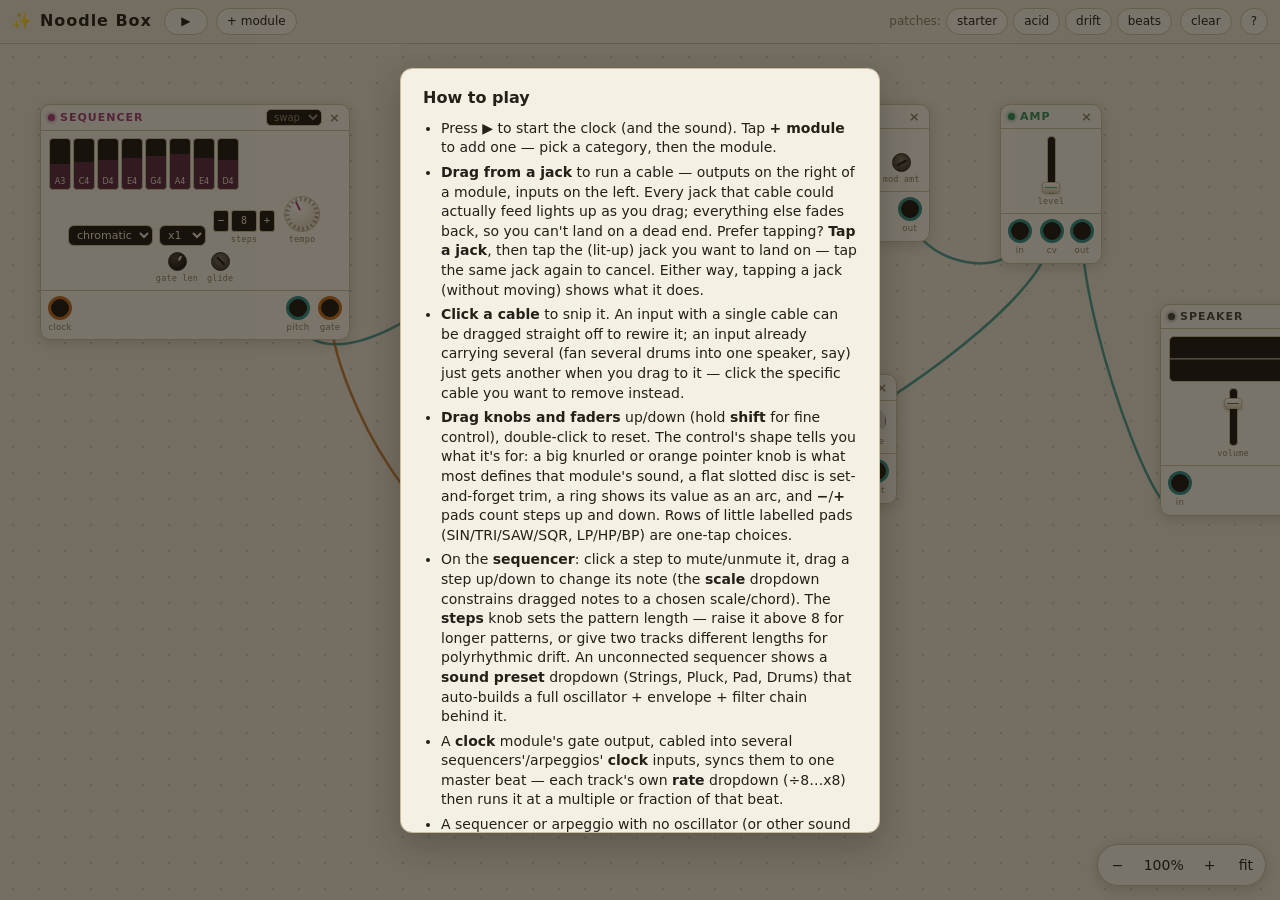
==== commit a6555808: "Vary knob silhouettes, and add a stepper for counts Sizes and cap colours weren't enough on their ow" ====
--- a/index.html
+++ b/index.html
@@ -59,7 +59,7 @@
           <li>Press <b>▶</b> to start the clock (and the sound). Tap <b>+ module</b> to add one — pick a category, then the module.</li>
           <li><b>Drag from a jack</b> to run a cable — outputs on the right of a module, inputs on the left. Every jack that cable could actually feed lights up as you drag; everything else fades back, so you can't land on a dead end. Prefer tapping? <b>Tap a jack</b>, then tap the (lit-up) jack you want to land on — tap the same jack again to cancel. Either way, tapping a jack (without moving) shows what it does.</li>
           <li><b>Click a cable</b> to snip it. An input with a single cable can be dragged straight off to rewire it; an input already carrying several (fan several drums into one speaker, say) just gets another when you drag to it — click the specific cable you want to remove instead.</li>
-          <li><b>Drag knobs and faders</b> up/down (hold <b>shift</b> for fine control), double-click to reset. Big or orange-capped controls are the ones that most define a module's sound; small black caps are trim. Rows of little labelled pads (SIN/TRI/SAW/SQR, LP/HP/BP) are one-tap choices.</li>
+          <li><b>Drag knobs and faders</b> up/down (hold <b>shift</b> for fine control), double-click to reset. The control's shape tells you what it's for: a big knurled or orange pointer knob is what most defines that module's sound, a flat slotted disc is set-and-forget trim, a ring shows its value as an arc, and <b>−</b>/<b>+</b> pads count steps up and down. Rows of little labelled pads (SIN/TRI/SAW/SQR, LP/HP/BP) are one-tap choices.</li>
           <li>On the <b>sequencer</b>: click a step to mute/unmute it, drag a step up/down to change its note (the <b>scale</b> dropdown constrains dragged notes to a chosen scale/chord). The <b>steps</b> knob sets the pattern length — raise it above 8 for longer patterns, or give two tracks different lengths for polyrhythmic drift. An unconnected sequencer shows a <b>sound preset</b> dropdown (Strings, Pluck, Pad, Drums) that auto-builds a full oscillator + envelope + filter chain behind it.</li>
           <li>A <b>clock</b> module's gate output, cabled into several sequencers'/arpeggios' <b>clock</b> inputs, syncs them to one master beat — each track's own <b>rate</b> dropdown (÷8…x8) then runs it at a multiple or fraction of that beat.</li>
           <li>A sequencer or arpeggio with no oscillator (or other sound source) anywhere downstream in its signal chain shows a <b>⚠</b> next to its title — tap it for details. It's just a flag; nothing is blocked.</li>
--- a/style.css
+++ b/style.css
@@ -316,6 +316,113 @@
 .kwrap.cap-dark .kdot::after { background: var(--well-ink); }
 .kwrap.cap-accent .kdot::after { background: #2b1206; }
 
+/* ---- knob shapes ----
+   Silhouettes, not just sizes: a knurled collar for the hero control, a
+   chicken-head pointer for the signature one, a flat screwdriver trim pot
+   for calibration, a value ring where the amount is worth reading at a
+   glance, a squircle for note pickers. These rules come after the size
+   and cap rules on purpose -- equal specificity, so source order settles
+   which one wins on a knob that carries both. */
+
+/* fluted: a knurled collar that turns with the cap */
+.kwrap.shape-fluted .kdot::before {
+  content: "";
+  position: absolute;
+  inset: 0;
+  border-radius: 50%;
+  background: repeating-conic-gradient(from 0deg,
+    rgba(38, 30, 16, 0.26) 0deg 9deg,
+    rgba(255, 252, 240, 0.26) 9deg 18deg);
+  -webkit-mask: radial-gradient(circle, transparent 52%, #000 54%);
+  mask: radial-gradient(circle, transparent 52%, #000 54%);
+}
+
+/* pointer: a chicken-head wedge reaching just past the rim */
+.kwrap.shape-pointer .kdot::after {
+  top: -4px;
+  width: 0;
+  height: 0;
+  margin-left: -4.5px;
+  border-radius: 0;
+  background: none;
+  border-left: 4.5px solid transparent;
+  border-right: 4.5px solid transparent;
+  border-bottom: 11px solid var(--mc);
+}
+.kwrap.shape-pointer.cap-accent .kdot::after { border-bottom-color: #2b1206; }
+.kwrap.shape-pointer.cap-dark .kdot::after { border-bottom-color: var(--well-ink); }
+
+/* slot: a flat metal trim pot you'd set once with a screwdriver */
+.kwrap.shape-slot .knob {
+  background: radial-gradient(circle at 50% 35%, #7b7364, #3b362c 80%);
+  border-color: #2a251d;
+}
+.kwrap.shape-slot .kdot::after {
+  top: 50%;
+  left: 3px;
+  right: 3px;
+  width: auto;
+  height: 2px;
+  margin-top: -1px;
+  margin-left: 0;
+  border-radius: 1px;
+  background: #17130d;
+}
+
+/* arc: the value drawn as a ring around a small cap */
+.kwrap.shape-arc .knob {
+  border-color: transparent;
+  background: conic-gradient(from 225deg,
+    var(--mc) 0deg calc(var(--val, 0) * 270deg),
+    rgba(40, 32, 18, 0.15) calc(var(--val, 0) * 270deg) 270deg,
+    transparent 270deg 360deg);
+}
+.kwrap.shape-arc .knob::before {
+  content: "";
+  position: absolute;
+  inset: 5px;
+  border-radius: 50%;
+  background: radial-gradient(circle at 35% 30%, #fffdf7, #ddd2b4 75%);
+  border: 1px solid var(--panel-edge);
+}
+.kwrap.shape-arc.sm .knob::before { inset: 3px; }
+.kwrap.shape-arc .kdot::after { top: 7px; height: 5px; }
+.kwrap.shape-arc.sm .kdot::after { top: 5px; height: 4px; }
+.kwrap.shape-arc.lg .kdot::after { top: 7px; height: 8px; }
+
+/* square: a squircle cap, for the controls that pick a note */
+.kwrap.shape-square .knob { border-radius: 7px; }
+.kwrap.shape-square.sm .knob { border-radius: 5px; }
+.kwrap.shape-square.lg .knob { border-radius: 9px; }
+
+/* stepper: minus/plus pads either side of a little readout, for the
+   parameters that are a count rather than a sweep */
+.step-ctl { display: flex; align-items: stretch; gap: 2px; }
+.step-ctl button {
+  font-family: ui-monospace, "SF Mono", monospace;
+  font-size: 11px;
+  line-height: 1;
+  width: 16px;
+  padding: 0;
+  color: var(--well-ink);
+  background: var(--well);
+  border: 1px solid var(--panel-edge);
+  border-radius: 3px;
+  cursor: pointer;
+}
+.step-ctl button:hover { background: var(--accent); border-color: var(--accent); }
+.sval {
+  font-family: ui-monospace, "SF Mono", monospace;
+  font-size: 10px;
+  min-width: 26px;
+  padding: 3px 2px;
+  text-align: center;
+  color: var(--well-ink);
+  background: var(--well);
+  border: 1px solid var(--panel-edge);
+  border-radius: 3px;
+}
+
 /* faders -- a recessed groove with a light cap, for levels and mixes */
 .ftrack {
   position: relative;
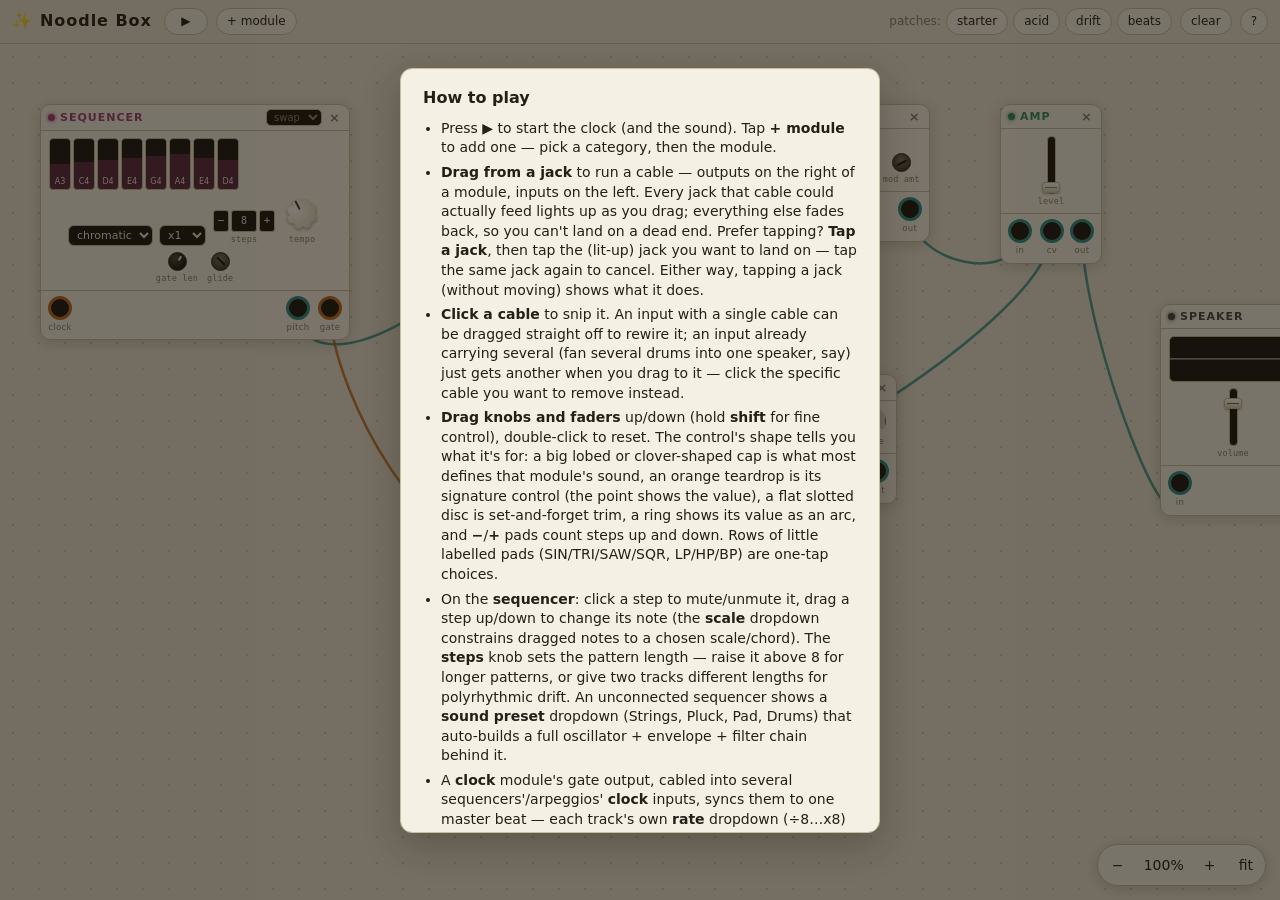
==== commit ea3bb2ce: "Replace the wedge pointer with genuinely shaped knob caps The chicken-head wedge was a triangle bolt" ====
--- a/index.html
+++ b/index.html
@@ -59,7 +59,7 @@
           <li>Press <b>▶</b> to start the clock (and the sound). Tap <b>+ module</b> to add one — pick a category, then the module.</li>
           <li><b>Drag from a jack</b> to run a cable — outputs on the right of a module, inputs on the left. Every jack that cable could actually feed lights up as you drag; everything else fades back, so you can't land on a dead end. Prefer tapping? <b>Tap a jack</b>, then tap the (lit-up) jack you want to land on — tap the same jack again to cancel. Either way, tapping a jack (without moving) shows what it does.</li>
           <li><b>Click a cable</b> to snip it. An input with a single cable can be dragged straight off to rewire it; an input already carrying several (fan several drums into one speaker, say) just gets another when you drag to it — click the specific cable you want to remove instead.</li>
-          <li><b>Drag knobs and faders</b> up/down (hold <b>shift</b> for fine control), double-click to reset. The control's shape tells you what it's for: a big knurled or orange pointer knob is what most defines that module's sound, a flat slotted disc is set-and-forget trim, a ring shows its value as an arc, and <b>−</b>/<b>+</b> pads count steps up and down. Rows of little labelled pads (SIN/TRI/SAW/SQR, LP/HP/BP) are one-tap choices.</li>
+          <li><b>Drag knobs and faders</b> up/down (hold <b>shift</b> for fine control), double-click to reset. The control's shape tells you what it's for: a big lobed or clover-shaped cap is what most defines that module's sound, an orange teardrop is its signature control (the point shows the value), a flat slotted disc is set-and-forget trim, a ring shows its value as an arc, and <b>−</b>/<b>+</b> pads count steps up and down. Rows of little labelled pads (SIN/TRI/SAW/SQR, LP/HP/BP) are one-tap choices.</li>
           <li>On the <b>sequencer</b>: click a step to mute/unmute it, drag a step up/down to change its note (the <b>scale</b> dropdown constrains dragged notes to a chosen scale/chord). The <b>steps</b> knob sets the pattern length — raise it above 8 for longer patterns, or give two tracks different lengths for polyrhythmic drift. An unconnected sequencer shows a <b>sound preset</b> dropdown (Strings, Pluck, Pad, Drums) that auto-builds a full oscillator + envelope + filter chain behind it.</li>
           <li>A <b>clock</b> module's gate output, cabled into several sequencers'/arpeggios' <b>clock</b> inputs, syncs them to one master beat — each track's own <b>rate</b> dropdown (÷8…x8) then runs it at a multiple or fraction of that beat.</li>
           <li>A sequencer or arpeggio with no oscillator (or other sound source) anywhere downstream in its signal chain shows a <b>⚠</b> next to its title — tap it for details. It's just a flag; nothing is blocked.</li>
--- a/style.css
+++ b/style.css
@@ -337,20 +337,63 @@
   mask: radial-gradient(circle, transparent 52%, #000 54%);
 }
 
-/* pointer: a chicken-head wedge reaching just past the rim */
-.kwrap.shape-pointer .kdot::after {
-  top: -4px;
-  width: 0;
-  height: 0;
-  margin-left: -4.5px;
-  border-radius: 0;
+/* Shaped caps. A border can only ever draw a circle or a rounded box, so
+   these mask the rotating cap (.kdot) with an inline SVG outline instead:
+   the whole cap is the shape and it turns with the value, which is what
+   makes a lobed or pointed knob readable at a glance. The drop-shadow
+   sits on the parent, since a filter on the masked element itself would
+   be computed before the mask clipped it and get thrown away. */
+.kwrap.shape-teardrop .knob,
+.kwrap.shape-trilobe .knob,
+.kwrap.shape-scalloped .knob {
   background: none;
-  border-left: 4.5px solid transparent;
-  border-right: 4.5px solid transparent;
-  border-bottom: 11px solid var(--mc);
-}
-.kwrap.shape-pointer.cap-accent .kdot::after { border-bottom-color: #2b1206; }
-.kwrap.shape-pointer.cap-dark .kdot::after { border-bottom-color: var(--well-ink); }
+  border: 0;
+  filter: drop-shadow(0 1px 1.5px rgba(40, 32, 18, 0.42));
+}
+.kwrap.shape-teardrop .kdot,
+.kwrap.shape-trilobe .kdot,
+.kwrap.shape-scalloped .kdot {
+  background: radial-gradient(circle at 36% 28%, #fffdf7 0%, #eae1c8 55%, #c3b48f 100%);
+  -webkit-mask-repeat: no-repeat;
+  mask-repeat: no-repeat;
+  -webkit-mask-size: 100% 100%;
+  mask-size: 100% 100%;
+}
+.kwrap.shape-teardrop.cap-accent .kdot,
+.kwrap.shape-trilobe.cap-accent .kdot,
+.kwrap.shape-scalloped.cap-accent .kdot {
+  background: radial-gradient(circle at 36% 28%, #f0824f 0%, #d24b1d 55%, #9c3510 100%);
+}
+.kwrap.shape-teardrop.cap-dark .kdot,
+.kwrap.shape-trilobe.cap-dark .kdot,
+.kwrap.shape-scalloped.cap-dark .kdot {
+  background: radial-gradient(circle at 36% 28%, #5a5343 0%, #2a2419 60%, #14100a 100%);
+}
+
+/* teardrop: a triangle with a rounded back -- the point is the indicator,
+   so it needs no separate tick */
+.kwrap.shape-teardrop .kdot {
+  -webkit-mask-image: url("data:image/svg+xml,%3Csvg xmlns='http://www.w3.org/2000/svg' viewBox='0 0 100 100'%3E%3Cpath d='M50 4 C61 22 86 34 86 58 A36 36 0 1 1 14 58 C14 34 39 22 50 4 Z' fill='%23fff'/%3E%3C/svg%3E");
+  mask-image: url("data:image/svg+xml,%3Csvg xmlns='http://www.w3.org/2000/svg' viewBox='0 0 100 100'%3E%3Cpath d='M50 4 C61 22 86 34 86 58 A36 36 0 1 1 14 58 C14 34 39 22 50 4 Z' fill='%23fff'/%3E%3C/svg%3E");
+}
+.kwrap.shape-teardrop .kdot::after { display: none; }
+
+/* trilobe: a three-lobed clover cap */
+.kwrap.shape-trilobe .kdot {
+  -webkit-mask-image: url("data:image/svg+xml,%3Csvg xmlns='http://www.w3.org/2000/svg' viewBox='0 0 100 100'%3E%3Cg fill='%23fff'%3E%3Ccircle cx='50' cy='26' r='25'/%3E%3Ccircle cx='28' cy='64' r='25'/%3E%3Ccircle cx='72' cy='64' r='25'/%3E%3Ccircle cx='50' cy='52' r='28'/%3E%3C/g%3E%3C/svg%3E");
+  mask-image: url("data:image/svg+xml,%3Csvg xmlns='http://www.w3.org/2000/svg' viewBox='0 0 100 100'%3E%3Cg fill='%23fff'%3E%3Ccircle cx='50' cy='26' r='25'/%3E%3Ccircle cx='28' cy='64' r='25'/%3E%3Ccircle cx='72' cy='64' r='25'/%3E%3Ccircle cx='50' cy='52' r='28'/%3E%3C/g%3E%3C/svg%3E");
+}
+
+/* scalloped: a six-lobe collet knob */
+.kwrap.shape-scalloped .kdot {
+  -webkit-mask-image: url("data:image/svg+xml,%3Csvg xmlns='http://www.w3.org/2000/svg' viewBox='0 0 100 100'%3E%3Cg fill='%23fff'%3E%3Ccircle cx='50' cy='20' r='13'/%3E%3Ccircle cx='71' cy='29' r='13'/%3E%3Ccircle cx='80' cy='50' r='13'/%3E%3Ccircle cx='71' cy='71' r='13'/%3E%3Ccircle cx='50' cy='80' r='13'/%3E%3Ccircle cx='29' cy='71' r='13'/%3E%3Ccircle cx='20' cy='50' r='13'/%3E%3Ccircle cx='29' cy='29' r='13'/%3E%3Ccircle cx='50' cy='50' r='34'/%3E%3C/g%3E%3C/svg%3E");
+  mask-image: url("data:image/svg+xml,%3Csvg xmlns='http://www.w3.org/2000/svg' viewBox='0 0 100 100'%3E%3Cg fill='%23fff'%3E%3Ccircle cx='50' cy='20' r='13'/%3E%3Ccircle cx='71' cy='29' r='13'/%3E%3Ccircle cx='80' cy='50' r='13'/%3E%3Ccircle cx='71' cy='71' r='13'/%3E%3Ccircle cx='50' cy='80' r='13'/%3E%3Ccircle cx='29' cy='71' r='13'/%3E%3Ccircle cx='20' cy='50' r='13'/%3E%3Ccircle cx='29' cy='29' r='13'/%3E%3Ccircle cx='50' cy='50' r='34'/%3E%3C/g%3E%3C/svg%3E");
+}
+/* the lobes repeat every 120°/60°, so these still need a tick to read */
+.kwrap.shape-trilobe .kdot::after,
+.kwrap.shape-scalloped .kdot::after { background: #46402f; }
+.kwrap.shape-trilobe.cap-dark .kdot::after,
+.kwrap.shape-scalloped.cap-dark .kdot::after { background: var(--well-ink); }
 
 /* slot: a flat metal trim pot you'd set once with a screwdriver */
 .kwrap.shape-slot .knob {
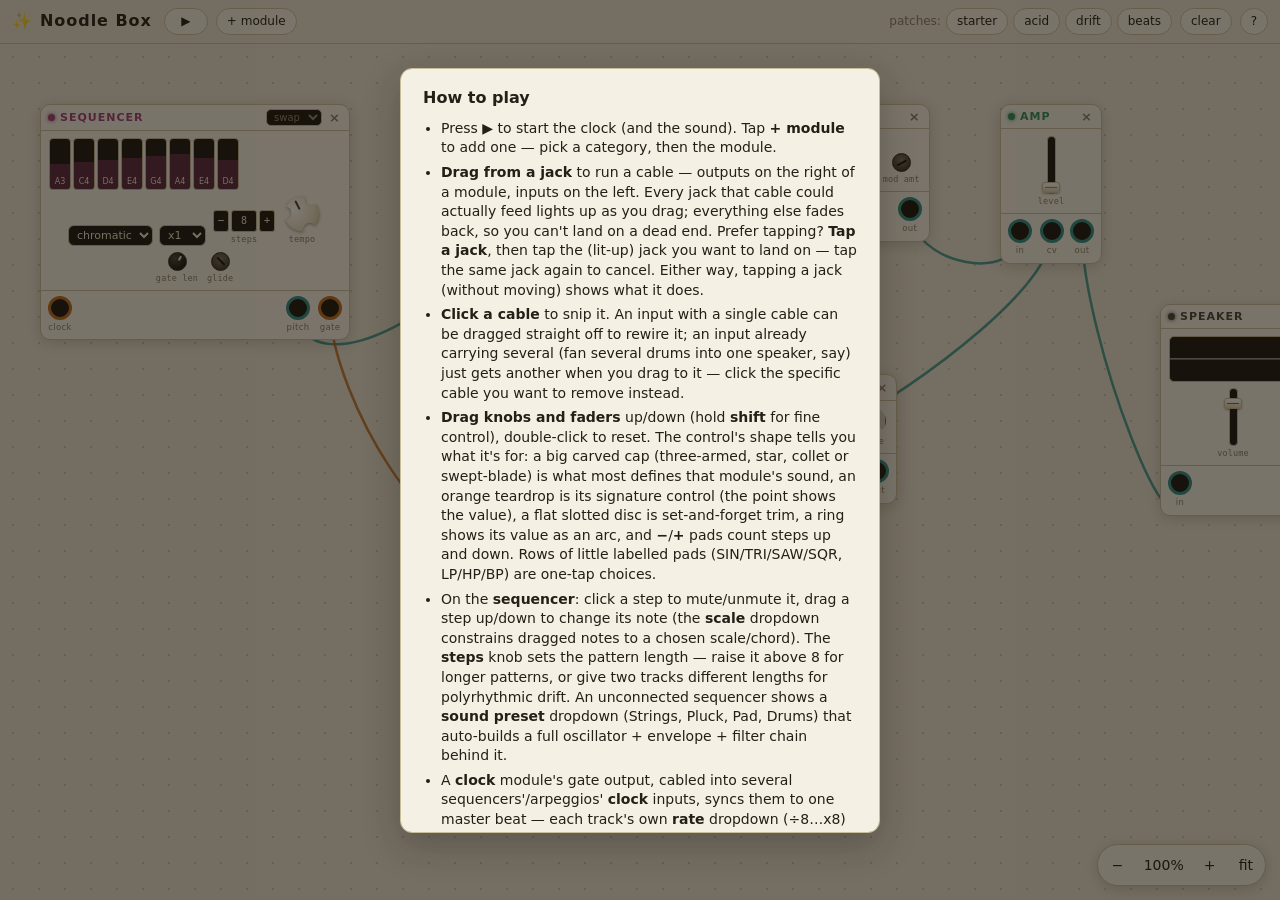
==== commit a976f748: "Add four more carved knob caps, and a generator for the family Follows the trilobe: an eight-flute c" ====
--- a/index.html
+++ b/index.html
@@ -59,7 +59,7 @@
           <li>Press <b>▶</b> to start the clock (and the sound). Tap <b>+ module</b> to add one — pick a category, then the module.</li>
           <li><b>Drag from a jack</b> to run a cable — outputs on the right of a module, inputs on the left. Every jack that cable could actually feed lights up as you drag; everything else fades back, so you can't land on a dead end. Prefer tapping? <b>Tap a jack</b>, then tap the (lit-up) jack you want to land on — tap the same jack again to cancel. Either way, tapping a jack (without moving) shows what it does.</li>
           <li><b>Click a cable</b> to snip it. An input with a single cable can be dragged straight off to rewire it; an input already carrying several (fan several drums into one speaker, say) just gets another when you drag to it — click the specific cable you want to remove instead.</li>
-          <li><b>Drag knobs and faders</b> up/down (hold <b>shift</b> for fine control), double-click to reset. The control's shape tells you what it's for: a big lobed or clover-shaped cap is what most defines that module's sound, an orange teardrop is its signature control (the point shows the value), a flat slotted disc is set-and-forget trim, a ring shows its value as an arc, and <b>−</b>/<b>+</b> pads count steps up and down. Rows of little labelled pads (SIN/TRI/SAW/SQR, LP/HP/BP) are one-tap choices.</li>
+          <li><b>Drag knobs and faders</b> up/down (hold <b>shift</b> for fine control), double-click to reset. The control's shape tells you what it's for: a big carved cap (three-armed, star, collet or swept-blade) is what most defines that module's sound, an orange teardrop is its signature control (the point shows the value), a flat slotted disc is set-and-forget trim, a ring shows its value as an arc, and <b>−</b>/<b>+</b> pads count steps up and down. Rows of little labelled pads (SIN/TRI/SAW/SQR, LP/HP/BP) are one-tap choices.</li>
           <li>On the <b>sequencer</b>: click a step to mute/unmute it, drag a step up/down to change its note (the <b>scale</b> dropdown constrains dragged notes to a chosen scale/chord). The <b>steps</b> knob sets the pattern length — raise it above 8 for longer patterns, or give two tracks different lengths for polyrhythmic drift. An unconnected sequencer shows a <b>sound preset</b> dropdown (Strings, Pluck, Pad, Drums) that auto-builds a full oscillator + envelope + filter chain behind it.</li>
           <li>A <b>clock</b> module's gate output, cabled into several sequencers'/arpeggios' <b>clock</b> inputs, syncs them to one master beat — each track's own <b>rate</b> dropdown (÷8…x8) then runs it at a multiple or fraction of that beat.</li>
           <li>A sequencer or arpeggio with no oscillator (or other sound source) anywhere downstream in its signal chain shows a <b>⚠</b> next to its title — tap it for details. It's just a flag; nothing is blocked.</li>
--- a/style.css
+++ b/style.css
@@ -338,62 +338,75 @@
 }
 
 /* Shaped caps. A border can only ever draw a circle or a rounded box, so
-   these mask the rotating cap (.kdot) with an inline SVG outline instead:
-   the whole cap is the shape and it turns with the value, which is what
-   makes a lobed or pointed knob readable at a glance. The drop-shadow
-   sits on the parent, since a filter on the masked element itself would
-   be computed before the mask clipped it and get thrown away. */
-.kwrap.shape-teardrop .knob,
-.kwrap.shape-trilobe .knob,
-.kwrap.shape-scalloped .knob {
+   the shapes that are neither mask the *rotating* cap with an inline SVG
+   outline: the whole cap is the shape and it turns with the value, which
+   is what makes a lobed or pointed knob readable. All but the teardrop
+   come from one construction -- arm tips at some radius joined by valleys
+   diving back toward the centre, each valley a quadratic whose control
+   point is solved so the curve passes exactly through the valley's low
+   point -- so lobe count, depth and blade sweep are all just numbers.
+   The drop-shadow sits on the parent: a filter on the masked element
+   itself is computed before the mask clips it, and would be discarded. */
+.kwrap.shaped .knob {
   background: none;
   border: 0;
   filter: drop-shadow(0 1px 1.5px rgba(40, 32, 18, 0.42));
 }
-.kwrap.shape-teardrop .kdot,
-.kwrap.shape-trilobe .kdot,
-.kwrap.shape-scalloped .kdot {
+.kwrap.shaped .kdot {
   background: radial-gradient(circle at 36% 28%, #fffdf7 0%, #eae1c8 55%, #c3b48f 100%);
   -webkit-mask-repeat: no-repeat;
   mask-repeat: no-repeat;
   -webkit-mask-size: 100% 100%;
   mask-size: 100% 100%;
 }
-.kwrap.shape-teardrop.cap-accent .kdot,
-.kwrap.shape-trilobe.cap-accent .kdot,
-.kwrap.shape-scalloped.cap-accent .kdot {
+.kwrap.shaped.cap-accent .kdot {
   background: radial-gradient(circle at 36% 28%, #f0824f 0%, #d24b1d 55%, #9c3510 100%);
 }
-.kwrap.shape-teardrop.cap-dark .kdot,
-.kwrap.shape-trilobe.cap-dark .kdot,
-.kwrap.shape-scalloped.cap-dark .kdot {
+.kwrap.shaped.cap-dark .kdot {
   background: radial-gradient(circle at 36% 28%, #5a5343 0%, #2a2419 60%, #14100a 100%);
 }
+/* the lobes repeat, so these still need a tick to resolve the rotation */
+.kwrap.shaped .kdot::after { background: #46402f; }
+.kwrap.shaped.cap-dark .kdot::after { background: var(--well-ink); }
 
 /* teardrop: a triangle with a rounded back -- the point is the indicator,
    so it needs no separate tick */
 .kwrap.shape-teardrop .kdot {
-  -webkit-mask-image: url("data:image/svg+xml,%3Csvg xmlns='http://www.w3.org/2000/svg' viewBox='0 0 100 100'%3E%3Cpath d='M50 4 C61 22 86 34 86 58 A36 36 0 1 1 14 58 C14 34 39 22 50 4 Z' fill='%23fff'/%3E%3C/svg%3E");
-  mask-image: url("data:image/svg+xml,%3Csvg xmlns='http://www.w3.org/2000/svg' viewBox='0 0 100 100'%3E%3Cpath d='M50 4 C61 22 86 34 86 58 A36 36 0 1 1 14 58 C14 34 39 22 50 4 Z' fill='%23fff'/%3E%3C/svg%3E");
+  -webkit-mask-image: url("data:image/svg+xml,%3Csvg xmlns='http://www.w3.org/2000/svg' viewBox='0 0 100 100'%3E%3Cpath fill='%23fff' d='M50 4C61 22 86 34 86 58A36 36 0 1 1 14 58C14 34 39 22 50 4Z'/%3E%3C/svg%3E");
+  mask-image: url("data:image/svg+xml,%3Csvg xmlns='http://www.w3.org/2000/svg' viewBox='0 0 100 100'%3E%3Cpath fill='%23fff' d='M50 4C61 22 86 34 86 58A36 36 0 1 1 14 58C14 34 39 22 50 4Z'/%3E%3C/svg%3E");
 }
 .kwrap.shape-teardrop .kdot::after { display: none; }
 
-/* trilobe: a three-lobed clover cap */
+/* trilobe: three flared arms with deep concave scoops between them */
 .kwrap.shape-trilobe .kdot {
-  -webkit-mask-image: url("data:image/svg+xml,%3Csvg xmlns='http://www.w3.org/2000/svg' viewBox='0 0 100 100'%3E%3Cg fill='%23fff'%3E%3Ccircle cx='50' cy='26' r='25'/%3E%3Ccircle cx='28' cy='64' r='25'/%3E%3Ccircle cx='72' cy='64' r='25'/%3E%3Ccircle cx='50' cy='52' r='28'/%3E%3C/g%3E%3C/svg%3E");
-  mask-image: url("data:image/svg+xml,%3Csvg xmlns='http://www.w3.org/2000/svg' viewBox='0 0 100 100'%3E%3Cg fill='%23fff'%3E%3Ccircle cx='50' cy='26' r='25'/%3E%3Ccircle cx='28' cy='64' r='25'/%3E%3Ccircle cx='72' cy='64' r='25'/%3E%3Ccircle cx='50' cy='52' r='28'/%3E%3C/g%3E%3C/svg%3E");
-}
-
-/* scalloped: a six-lobe collet knob */
+  -webkit-mask-image: url("data:image/svg+xml,%3Csvg xmlns='http://www.w3.org/2000/svg' viewBox='0 0 100 100'%3E%3Cpath fill='%23fff' d='M35 4A34 34 0 0 1 65 4Q53.47 48 97.34 60.01A34 34 0 0 1 82.34 85.99Q50 54.01 17.66 85.99A34 34 0 0 1 2.66 60.01Q46.53 48 35 4Z'/%3E%3C/svg%3E");
+  mask-image: url("data:image/svg+xml,%3Csvg xmlns='http://www.w3.org/2000/svg' viewBox='0 0 100 100'%3E%3Cpath fill='%23fff' d='M35 4A34 34 0 0 1 65 4Q53.47 48 97.34 60.01A34 34 0 0 1 82.34 85.99Q50 54.01 17.66 85.99A34 34 0 0 1 2.66 60.01Q46.53 48 35 4Z'/%3E%3C/svg%3E");
+}
+
+/* scalloped: eight deep flutes cut into a solid collet */
 .kwrap.shape-scalloped .kdot {
-  -webkit-mask-image: url("data:image/svg+xml,%3Csvg xmlns='http://www.w3.org/2000/svg' viewBox='0 0 100 100'%3E%3Cg fill='%23fff'%3E%3Ccircle cx='50' cy='20' r='13'/%3E%3Ccircle cx='71' cy='29' r='13'/%3E%3Ccircle cx='80' cy='50' r='13'/%3E%3Ccircle cx='71' cy='71' r='13'/%3E%3Ccircle cx='50' cy='80' r='13'/%3E%3Ccircle cx='29' cy='71' r='13'/%3E%3Ccircle cx='20' cy='50' r='13'/%3E%3Ccircle cx='29' cy='29' r='13'/%3E%3Ccircle cx='50' cy='50' r='34'/%3E%3C/g%3E%3C/svg%3E");
-  mask-image: url("data:image/svg+xml,%3Csvg xmlns='http://www.w3.org/2000/svg' viewBox='0 0 100 100'%3E%3Cg fill='%23fff'%3E%3Ccircle cx='50' cy='20' r='13'/%3E%3Ccircle cx='71' cy='29' r='13'/%3E%3Ccircle cx='80' cy='50' r='13'/%3E%3Ccircle cx='71' cy='71' r='13'/%3E%3Ccircle cx='50' cy='80' r='13'/%3E%3Ccircle cx='29' cy='71' r='13'/%3E%3Ccircle cx='20' cy='50' r='13'/%3E%3Ccircle cx='29' cy='29' r='13'/%3E%3Ccircle cx='50' cy='50' r='34'/%3E%3C/g%3E%3C/svg%3E");
-}
-/* the lobes repeat every 120°/60°, so these still need a tick to read */
-.kwrap.shape-trilobe .kdot::after,
-.kwrap.shape-scalloped .kdot::after { background: #46402f; }
-.kwrap.shape-trilobe.cap-dark .kdot::after,
-.kwrap.shape-scalloped.cap-dark .kdot::after { background: var(--well-ink); }
+  -webkit-mask-image: url("data:image/svg+xml,%3Csvg xmlns='http://www.w3.org/2000/svg' viewBox='0 0 100 100'%3E%3Cpath fill='%23fff' d='M42 10A13 13 0 0 1 58 10Q56.88 33.39 72.63 16.06A13 13 0 0 1 83.94 27.37Q66.61 43.12 90 42A13 13 0 0 1 90 58Q66.61 56.88 83.94 72.63A13 13 0 0 1 72.63 83.94Q56.88 66.61 58 90A13 13 0 0 1 42 90Q43.12 66.61 27.37 83.94A13 13 0 0 1 16.06 72.63Q33.39 56.88 10 58A13 13 0 0 1 10 42Q33.39 43.12 16.06 27.37A13 13 0 0 1 27.37 16.06Q43.12 33.39 42 10Z'/%3E%3C/svg%3E");
+  mask-image: url("data:image/svg+xml,%3Csvg xmlns='http://www.w3.org/2000/svg' viewBox='0 0 100 100'%3E%3Cpath fill='%23fff' d='M42 10A13 13 0 0 1 58 10Q56.88 33.39 72.63 16.06A13 13 0 0 1 83.94 27.37Q66.61 43.12 90 42A13 13 0 0 1 90 58Q66.61 56.88 83.94 72.63A13 13 0 0 1 72.63 83.94Q56.88 66.61 58 90A13 13 0 0 1 42 90Q43.12 66.61 27.37 83.94A13 13 0 0 1 16.06 72.63Q33.39 56.88 10 58A13 13 0 0 1 10 42Q33.39 43.12 16.06 27.37A13 13 0 0 1 27.37 16.06Q43.12 33.39 42 10Z'/%3E%3C/svg%3E");
+}
+
+/* star: five sharp points with concave flanks */
+.kwrap.shape-star .kdot {
+  -webkit-mask-image: url("data:image/svg+xml,%3Csvg xmlns='http://www.w3.org/2000/svg' viewBox='0 0 100 100'%3E%3Cpath fill='%23fff' d='M50 3Q59.39 37.07 94.7 35.48Q65.19 54.94 77.63 88.02Q50 65.98 22.37 88.02Q34.81 54.94 5.3 35.48Q40.61 37.07 50 3Z'/%3E%3C/svg%3E");
+  mask-image: url("data:image/svg+xml,%3Csvg xmlns='http://www.w3.org/2000/svg' viewBox='0 0 100 100'%3E%3Cpath fill='%23fff' d='M50 3Q59.39 37.07 94.7 35.48Q65.19 54.94 77.63 88.02Q50 65.98 22.37 88.02Q34.81 54.94 5.3 35.48Q40.61 37.07 50 3Z'/%3E%3C/svg%3E");
+}
+
+/* pinwheel: four swept blades -- the tip chord is tilted off perpendicular
+   and the valleys pushed round, which is what reads as sweep */
+.kwrap.shape-pinwheel .kdot {
+  -webkit-mask-image: url("data:image/svg+xml,%3Csvg xmlns='http://www.w3.org/2000/svg' viewBox='0 0 100 100'%3E%3Cpath fill='%23fff' d='M41.34 1A16 16 0 0 1 58.66 11Q62.77 59.51 99 41.34A16 16 0 0 1 89 58.66Q40.49 62.77 58.66 99A16 16 0 0 1 41.34 89Q37.23 40.49 1 58.66A16 16 0 0 1 11 41.34Q59.51 37.23 41.34 1Z'/%3E%3C/svg%3E");
+  mask-image: url("data:image/svg+xml,%3Csvg xmlns='http://www.w3.org/2000/svg' viewBox='0 0 100 100'%3E%3Cpath fill='%23fff' d='M41.34 1A16 16 0 0 1 58.66 11Q62.77 59.51 99 41.34A16 16 0 0 1 89 58.66Q40.49 62.77 58.66 99A16 16 0 0 1 41.34 89Q37.23 40.49 1 58.66A16 16 0 0 1 11 41.34Q59.51 37.23 41.34 1Z'/%3E%3C/svg%3E");
+}
+
+/* notched: a disc with round finger-bites taken out of the rim */
+.kwrap.shape-notched .kdot {
+  -webkit-mask-image: url("data:image/svg+xml,%3Csvg xmlns='http://www.w3.org/2000/svg' viewBox='0 0 100 100'%3E%3Cpath fill='%23fff' d='M97.49 43A48 48 0 0 1 67.68 94.62A18 18 0 0 0 32.32 94.62A48 48 0 0 1 2.51 43A18 18 0 0 0 20.19 12.38A48 48 0 0 1 79.81 12.38A18 18 0 0 0 97.49 43Z'/%3E%3C/svg%3E");
+  mask-image: url("data:image/svg+xml,%3Csvg xmlns='http://www.w3.org/2000/svg' viewBox='0 0 100 100'%3E%3Cpath fill='%23fff' d='M97.49 43A48 48 0 0 1 67.68 94.62A18 18 0 0 0 32.32 94.62A48 48 0 0 1 2.51 43A18 18 0 0 0 20.19 12.38A48 48 0 0 1 79.81 12.38A18 18 0 0 0 97.49 43Z'/%3E%3C/svg%3E");
+}
 
 /* slot: a flat metal trim pot you'd set once with a screwdriver */
 .kwrap.shape-slot .knob {
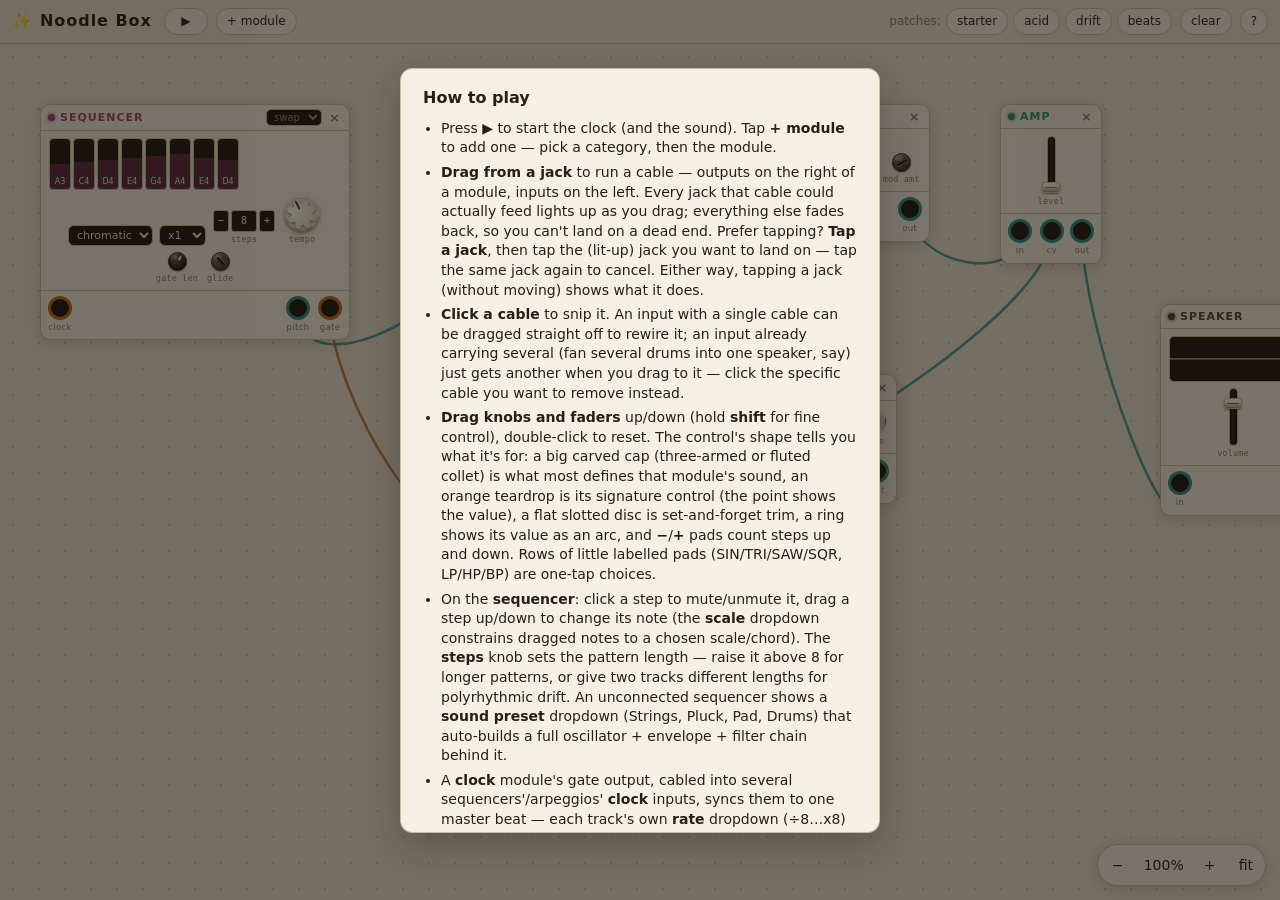
==== commit 61bd290f: "Cut the graphic knob shapes, and give the rest moulded surfaces The star, pinwheel and notched caps " ====
--- a/index.html
+++ b/index.html
@@ -59,7 +59,7 @@
           <li>Press <b>▶</b> to start the clock (and the sound). Tap <b>+ module</b> to add one — pick a category, then the module.</li>
           <li><b>Drag from a jack</b> to run a cable — outputs on the right of a module, inputs on the left. Every jack that cable could actually feed lights up as you drag; everything else fades back, so you can't land on a dead end. Prefer tapping? <b>Tap a jack</b>, then tap the (lit-up) jack you want to land on — tap the same jack again to cancel. Either way, tapping a jack (without moving) shows what it does.</li>
           <li><b>Click a cable</b> to snip it. An input with a single cable can be dragged straight off to rewire it; an input already carrying several (fan several drums into one speaker, say) just gets another when you drag to it — click the specific cable you want to remove instead.</li>
-          <li><b>Drag knobs and faders</b> up/down (hold <b>shift</b> for fine control), double-click to reset. The control's shape tells you what it's for: a big carved cap (three-armed, star, collet or swept-blade) is what most defines that module's sound, an orange teardrop is its signature control (the point shows the value), a flat slotted disc is set-and-forget trim, a ring shows its value as an arc, and <b>−</b>/<b>+</b> pads count steps up and down. Rows of little labelled pads (SIN/TRI/SAW/SQR, LP/HP/BP) are one-tap choices.</li>
+          <li><b>Drag knobs and faders</b> up/down (hold <b>shift</b> for fine control), double-click to reset. The control's shape tells you what it's for: a big carved cap (three-armed or fluted collet) is what most defines that module's sound, an orange teardrop is its signature control (the point shows the value), a flat slotted disc is set-and-forget trim, a ring shows its value as an arc, and <b>−</b>/<b>+</b> pads count steps up and down. Rows of little labelled pads (SIN/TRI/SAW/SQR, LP/HP/BP) are one-tap choices.</li>
           <li>On the <b>sequencer</b>: click a step to mute/unmute it, drag a step up/down to change its note (the <b>scale</b> dropdown constrains dragged notes to a chosen scale/chord). The <b>steps</b> knob sets the pattern length — raise it above 8 for longer patterns, or give two tracks different lengths for polyrhythmic drift. An unconnected sequencer shows a <b>sound preset</b> dropdown (Strings, Pluck, Pad, Drums) that auto-builds a full oscillator + envelope + filter chain behind it.</li>
           <li>A <b>clock</b> module's gate output, cabled into several sequencers'/arpeggios' <b>clock</b> inputs, syncs them to one master beat — each track's own <b>rate</b> dropdown (÷8…x8) then runs it at a multiple or fraction of that beat.</li>
           <li>A sequencer or arpeggio with no oscillator (or other sound source) anywhere downstream in its signal chain shows a <b>⚠</b> next to its title — tap it for details. It's just a flag; nothing is blocked.</li>
--- a/style.css
+++ b/style.css
@@ -22,6 +22,24 @@
   --audio: #2f8f86;
   --gate: #bd6a1f;
   --shadow: 40, 32, 18;
+  /* Cap surfaces. Each is three stacked layers -- a specular highlight
+     where the light catches the dome, a rim that falls away from it, and
+     the body colour underneath -- so a knob reads as a moulded object
+     rather than a flat disc. Shared by the border-drawn caps and the
+     SVG-masked ones, which can't use box-shadow for relief because the
+     mask would clip it to the silhouette. */
+  --cap-spec: radial-gradient(ellipse 55% 42% at 33% 22%, rgba(255, 255, 255, 0.9), rgba(255, 255, 255, 0) 65%);
+  --cap-rim: radial-gradient(circle at 50% 50%, rgba(74, 60, 30, 0) 52%, rgba(74, 60, 30, 0.32) 100%);
+  --cap-body: radial-gradient(circle at 36% 30%, #fffdf7 0%, #efe7d2 48%, #cfc2a0 100%);
+  --cap-spec-dark: radial-gradient(ellipse 55% 42% at 33% 22%, rgba(255, 255, 255, 0.4), rgba(255, 255, 255, 0) 62%);
+  --cap-rim-dark: radial-gradient(circle at 50% 50%, rgba(0, 0, 0, 0) 48%, rgba(0, 0, 0, 0.5) 100%);
+  --cap-body-dark: radial-gradient(circle at 36% 30%, #5d5445 0%, #322b20 55%, #14100a 100%);
+  --cap-spec-accent: radial-gradient(ellipse 55% 42% at 33% 22%, rgba(255, 255, 255, 0.62), rgba(255, 255, 255, 0) 62%);
+  --cap-rim-accent: radial-gradient(circle at 50% 50%, rgba(60, 16, 0, 0) 48%, rgba(60, 16, 0, 0.45) 100%);
+  --cap-body-accent: radial-gradient(circle at 36% 30%, #f28c58 0%, #d6521f 52%, #93310d 100%);
+  /* relief for the border-drawn caps: lit top lip, shaded underside, cast shadow */
+  --cap-relief: inset 0 1px 0.5px rgba(255, 255, 255, 0.8), inset 0 -1.5px 1.5px rgba(74, 60, 30, 0.3), 0 1px 1.5px rgba(40, 32, 18, 0.34);
+  --cap-relief-dark: inset 0 1px 0.5px rgba(255, 255, 255, 0.26), inset 0 -1.5px 1.5px rgba(0, 0, 0, 0.55), 0 1px 1.5px rgba(40, 32, 18, 0.4);
 }
 
 * { box-sizing: border-box; }
@@ -279,8 +297,9 @@
   width: 26px;
   height: 26px;
   border-radius: 50%;
-  background: radial-gradient(circle at 35% 30%, #fffdf7, #ddd2b4 75%);
-  border: 1px solid var(--panel-edge);
+  background: var(--cap-spec), var(--cap-rim), var(--cap-body);
+  border: 1px solid var(--panel-edge);
+  box-shadow: var(--cap-relief);
   position: relative;
   cursor: ns-resize;
   touch-action: none;
@@ -291,12 +310,14 @@
 /* cap colours -- cream by default, a black cap for secondary trim, and
    the one warm accent for the parameter that defines the module */
 .kwrap.cap-dark .knob {
-  background: radial-gradient(circle at 35% 30%, #4b453a, #17130d 75%);
-  border-color: #2b251b;
+  background: var(--cap-spec-dark), var(--cap-rim-dark), var(--cap-body-dark);
+  border-color: #221d15;
+  box-shadow: var(--cap-relief-dark);
 }
 .kwrap.cap-accent .knob {
-  background: radial-gradient(circle at 35% 30%, #e8703c, #b63c13 78%);
-  border-color: #8e2f0e;
+  background: var(--cap-spec-accent), var(--cap-rim-accent), var(--cap-body-accent);
+  border-color: #7e2a0b;
+  box-shadow: var(--cap-relief-dark);
 }
 
 .kdot { position: absolute; inset: 0; transform: rotate(var(--rot, 0deg)); }
@@ -350,24 +371,24 @@
 .kwrap.shaped .knob {
   background: none;
   border: 0;
-  filter: drop-shadow(0 1px 1.5px rgba(40, 32, 18, 0.42));
+  filter: drop-shadow(0 1px 1px rgba(40, 32, 18, 0.45)) drop-shadow(0 2px 3px rgba(40, 32, 18, 0.22));
 }
 .kwrap.shaped .kdot {
-  background: radial-gradient(circle at 36% 28%, #fffdf7 0%, #eae1c8 55%, #c3b48f 100%);
+  background: var(--cap-spec), var(--cap-rim), var(--cap-body);
   -webkit-mask-repeat: no-repeat;
   mask-repeat: no-repeat;
   -webkit-mask-size: 100% 100%;
   mask-size: 100% 100%;
 }
 .kwrap.shaped.cap-accent .kdot {
-  background: radial-gradient(circle at 36% 28%, #f0824f 0%, #d24b1d 55%, #9c3510 100%);
+  background: var(--cap-spec-accent), var(--cap-rim-accent), var(--cap-body-accent);
 }
 .kwrap.shaped.cap-dark .kdot {
-  background: radial-gradient(circle at 36% 28%, #5a5343 0%, #2a2419 60%, #14100a 100%);
+  background: var(--cap-spec-dark), var(--cap-rim-dark), var(--cap-body-dark);
 }
 /* the lobes repeat, so these still need a tick to resolve the rotation */
-.kwrap.shaped .kdot::after { background: #46402f; }
-.kwrap.shaped.cap-dark .kdot::after { background: var(--well-ink); }
+.kwrap.shaped .kdot::after { background: #46402f; box-shadow: 0.5px 0.5px 0 rgba(255, 255, 255, 0.55); }
+.kwrap.shaped.cap-dark .kdot::after { background: var(--well-ink); box-shadow: 0 0.5px 0 rgba(0, 0, 0, 0.5); }
 
 /* teardrop: a triangle with a rounded back -- the point is the indicator,
    so it needs no separate tick */
@@ -389,29 +410,16 @@
   mask-image: url("data:image/svg+xml,%3Csvg xmlns='http://www.w3.org/2000/svg' viewBox='0 0 100 100'%3E%3Cpath fill='%23fff' d='M42 10A13 13 0 0 1 58 10Q56.88 33.39 72.63 16.06A13 13 0 0 1 83.94 27.37Q66.61 43.12 90 42A13 13 0 0 1 90 58Q66.61 56.88 83.94 72.63A13 13 0 0 1 72.63 83.94Q56.88 66.61 58 90A13 13 0 0 1 42 90Q43.12 66.61 27.37 83.94A13 13 0 0 1 16.06 72.63Q33.39 56.88 10 58A13 13 0 0 1 10 42Q33.39 43.12 16.06 27.37A13 13 0 0 1 27.37 16.06Q43.12 33.39 42 10Z'/%3E%3C/svg%3E");
 }
 
-/* star: five sharp points with concave flanks */
-.kwrap.shape-star .kdot {
-  -webkit-mask-image: url("data:image/svg+xml,%3Csvg xmlns='http://www.w3.org/2000/svg' viewBox='0 0 100 100'%3E%3Cpath fill='%23fff' d='M50 3Q59.39 37.07 94.7 35.48Q65.19 54.94 77.63 88.02Q50 65.98 22.37 88.02Q34.81 54.94 5.3 35.48Q40.61 37.07 50 3Z'/%3E%3C/svg%3E");
-  mask-image: url("data:image/svg+xml,%3Csvg xmlns='http://www.w3.org/2000/svg' viewBox='0 0 100 100'%3E%3Cpath fill='%23fff' d='M50 3Q59.39 37.07 94.7 35.48Q65.19 54.94 77.63 88.02Q50 65.98 22.37 88.02Q34.81 54.94 5.3 35.48Q40.61 37.07 50 3Z'/%3E%3C/svg%3E");
-}
-
-/* pinwheel: four swept blades -- the tip chord is tilted off perpendicular
-   and the valleys pushed round, which is what reads as sweep */
-.kwrap.shape-pinwheel .kdot {
-  -webkit-mask-image: url("data:image/svg+xml,%3Csvg xmlns='http://www.w3.org/2000/svg' viewBox='0 0 100 100'%3E%3Cpath fill='%23fff' d='M41.34 1A16 16 0 0 1 58.66 11Q62.77 59.51 99 41.34A16 16 0 0 1 89 58.66Q40.49 62.77 58.66 99A16 16 0 0 1 41.34 89Q37.23 40.49 1 58.66A16 16 0 0 1 11 41.34Q59.51 37.23 41.34 1Z'/%3E%3C/svg%3E");
-  mask-image: url("data:image/svg+xml,%3Csvg xmlns='http://www.w3.org/2000/svg' viewBox='0 0 100 100'%3E%3Cpath fill='%23fff' d='M41.34 1A16 16 0 0 1 58.66 11Q62.77 59.51 99 41.34A16 16 0 0 1 89 58.66Q40.49 62.77 58.66 99A16 16 0 0 1 41.34 89Q37.23 40.49 1 58.66A16 16 0 0 1 11 41.34Q59.51 37.23 41.34 1Z'/%3E%3C/svg%3E");
-}
-
-/* notched: a disc with round finger-bites taken out of the rim */
-.kwrap.shape-notched .kdot {
-  -webkit-mask-image: url("data:image/svg+xml,%3Csvg xmlns='http://www.w3.org/2000/svg' viewBox='0 0 100 100'%3E%3Cpath fill='%23fff' d='M97.49 43A48 48 0 0 1 67.68 94.62A18 18 0 0 0 32.32 94.62A48 48 0 0 1 2.51 43A18 18 0 0 0 20.19 12.38A48 48 0 0 1 79.81 12.38A18 18 0 0 0 97.49 43Z'/%3E%3C/svg%3E");
-  mask-image: url("data:image/svg+xml,%3Csvg xmlns='http://www.w3.org/2000/svg' viewBox='0 0 100 100'%3E%3Cpath fill='%23fff' d='M97.49 43A48 48 0 0 1 67.68 94.62A18 18 0 0 0 32.32 94.62A48 48 0 0 1 2.51 43A18 18 0 0 0 20.19 12.38A48 48 0 0 1 79.81 12.38A18 18 0 0 0 97.49 43Z'/%3E%3C/svg%3E");
-}
+
 
 /* slot: a flat metal trim pot you'd set once with a screwdriver */
 .kwrap.shape-slot .knob {
-  background: radial-gradient(circle at 50% 35%, #7b7364, #3b362c 80%);
-  border-color: #2a251d;
+  background:
+    radial-gradient(ellipse 60% 40% at 32% 24%, rgba(255, 255, 255, 0.42), rgba(255, 255, 255, 0) 60%),
+    radial-gradient(circle at 50% 50%, rgba(0, 0, 0, 0) 45%, rgba(0, 0, 0, 0.5) 100%),
+    linear-gradient(145deg, #8d8473 0%, #5e5749 46%, #38332a 100%);
+  border-color: #241f18;
+  box-shadow: inset 0 1px 0.5px rgba(255, 255, 255, 0.34), 0 1px 1.5px rgba(40, 32, 18, 0.38);
 }
 .kwrap.shape-slot .kdot::after {
   top: 50%;
@@ -422,7 +430,8 @@
   margin-top: -1px;
   margin-left: 0;
   border-radius: 1px;
-  background: #17130d;
+  background: #14110b;
+  box-shadow: 0 1px 0 rgba(255, 255, 255, 0.3);
 }
 
 /* arc: the value drawn as a ring around a small cap */
@@ -438,8 +447,9 @@
   position: absolute;
   inset: 5px;
   border-radius: 50%;
-  background: radial-gradient(circle at 35% 30%, #fffdf7, #ddd2b4 75%);
-  border: 1px solid var(--panel-edge);
+  background: var(--cap-spec), var(--cap-rim), var(--cap-body);
+  border: 1px solid var(--panel-edge);
+  box-shadow: var(--cap-relief);
 }
 .kwrap.shape-arc.sm .knob::before { inset: 3px; }
 .kwrap.shape-arc .kdot::after { top: 7px; height: 5px; }
@@ -484,9 +494,10 @@
   position: relative;
   width: 9px;
   height: 46px;
-  background: var(--well);
+  background: linear-gradient(90deg, #14110b, #2a2318 45%, #14110b);
   border: 1px solid var(--panel-edge);
   border-radius: 4px;
+  box-shadow: inset 0 1px 2px rgba(0, 0, 0, 0.75), inset 0 -1px 0 rgba(255, 255, 255, 0.07);
   cursor: ns-resize;
   touch-action: none;
 }
@@ -498,10 +509,10 @@
   width: 18px;
   height: 11px;
   bottom: calc(var(--pos, 0) * (100% - 11px));
-  background: linear-gradient(#fffdf7, #d9cdad);
+  background: linear-gradient(#fffdf7 0%, #f3edda 42%, #d8cba8 58%, #bfae86 100%);
   border: 1px solid var(--panel-edge);
   border-radius: 3px;
-  box-shadow: 0 1px 2px rgba(var(--shadow), 0.35);
+  box-shadow: 0 1px 2px rgba(var(--shadow), 0.45), inset 0 1px 0 rgba(255, 255, 255, 0.9), inset 0 -1px 0 rgba(90, 74, 40, 0.3);
 }
 .fthumb::after {
   content: "";
